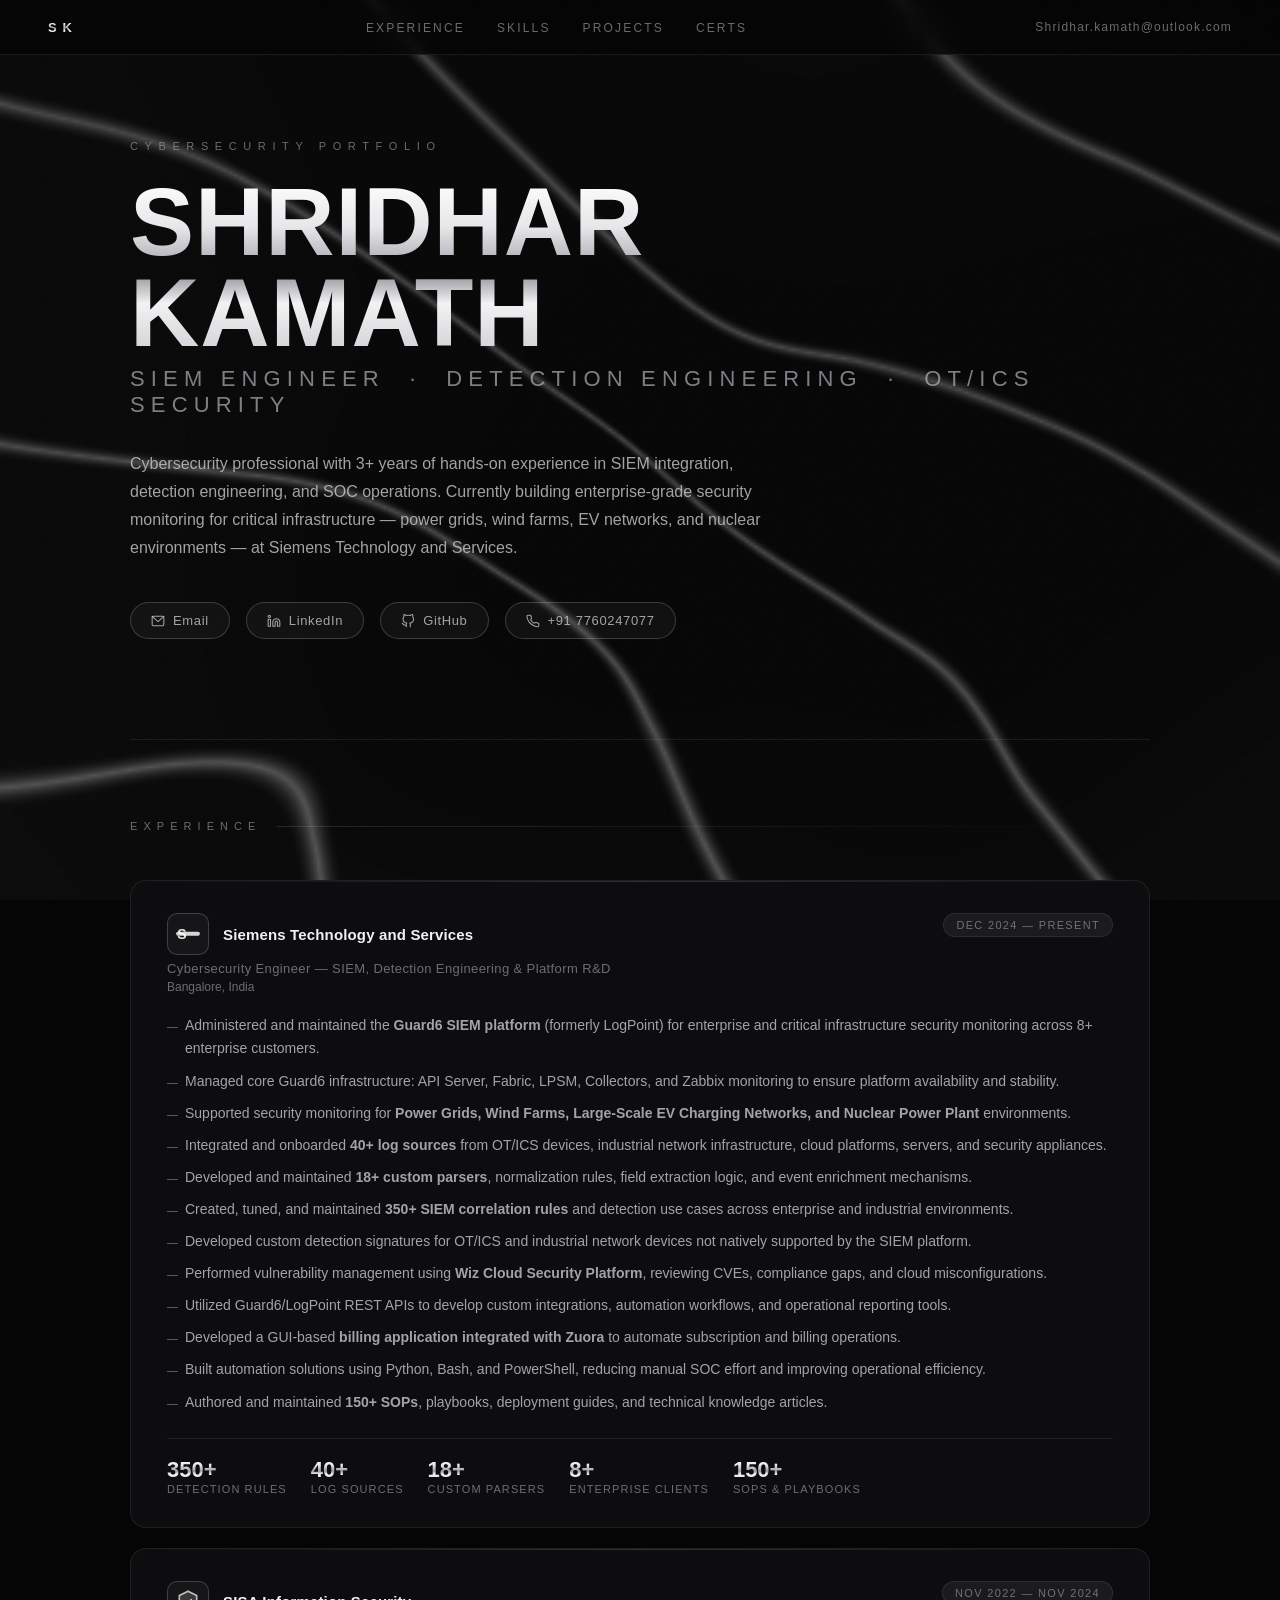
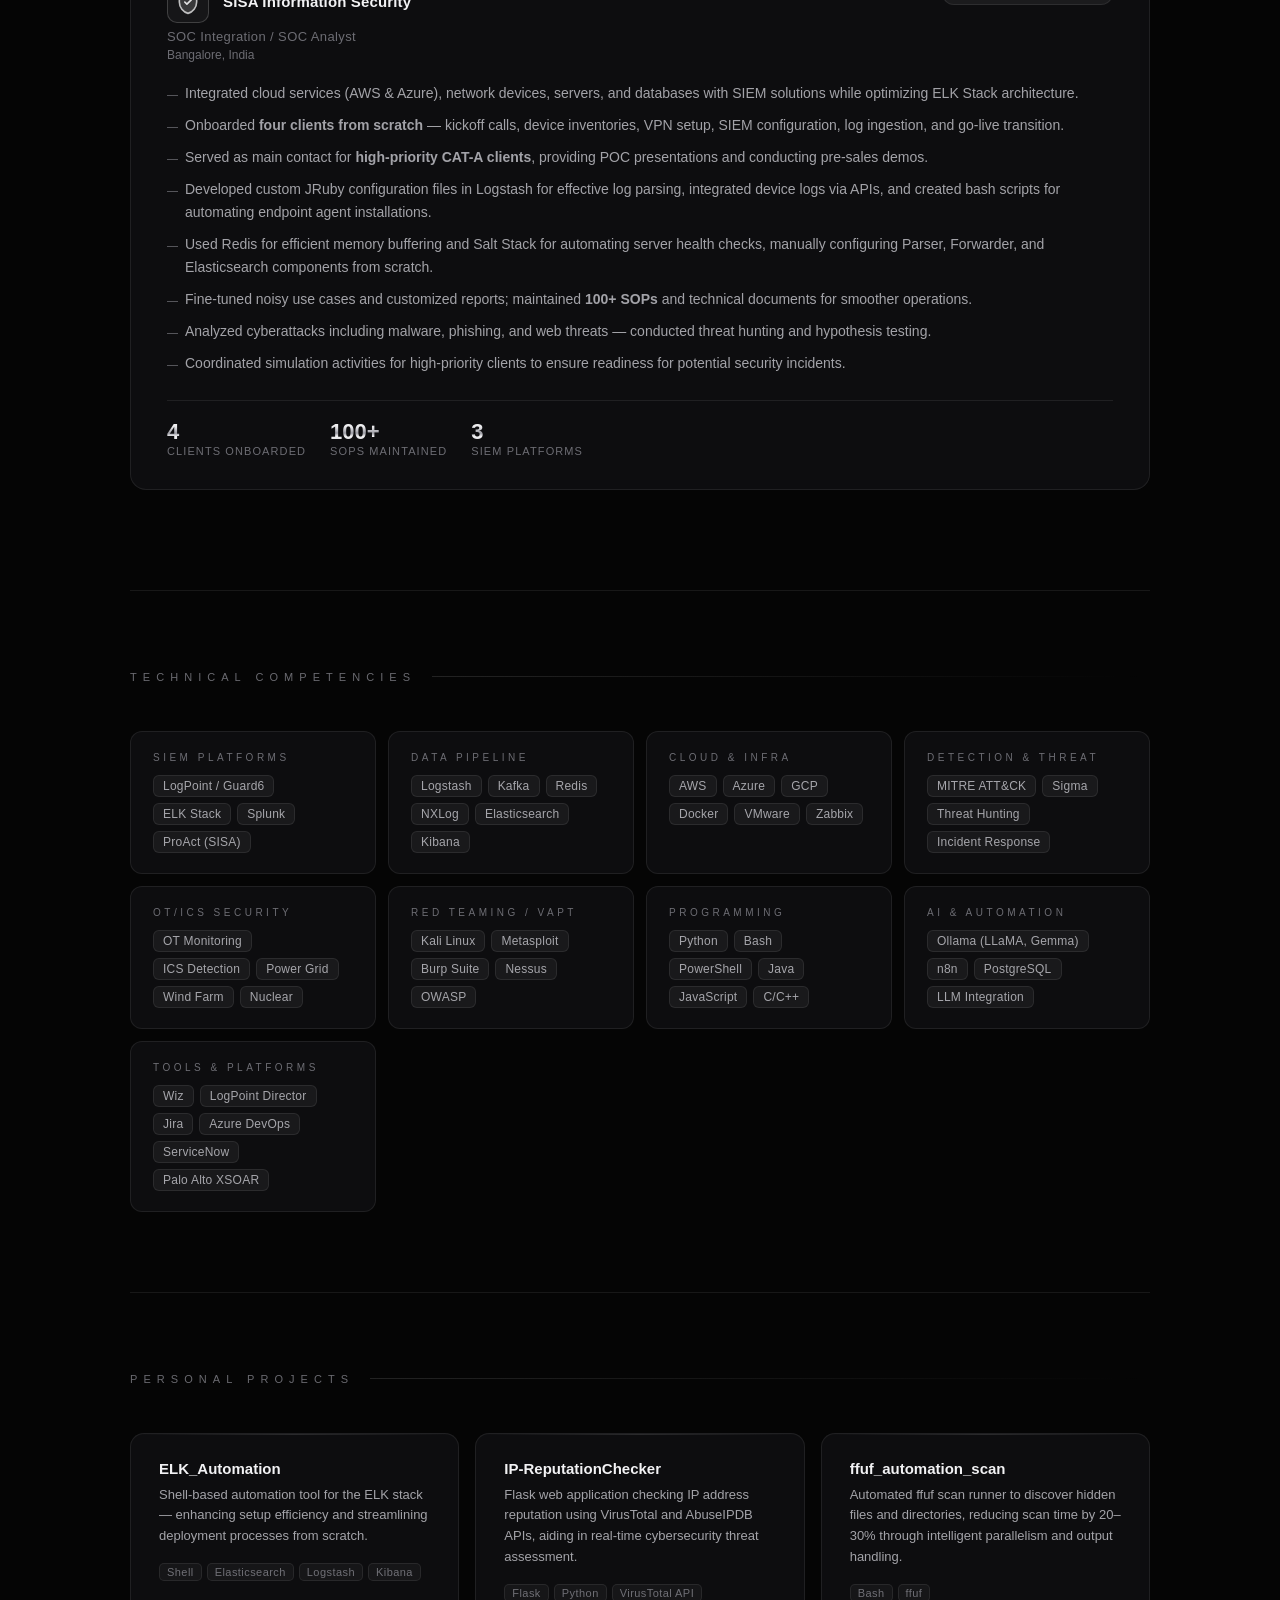
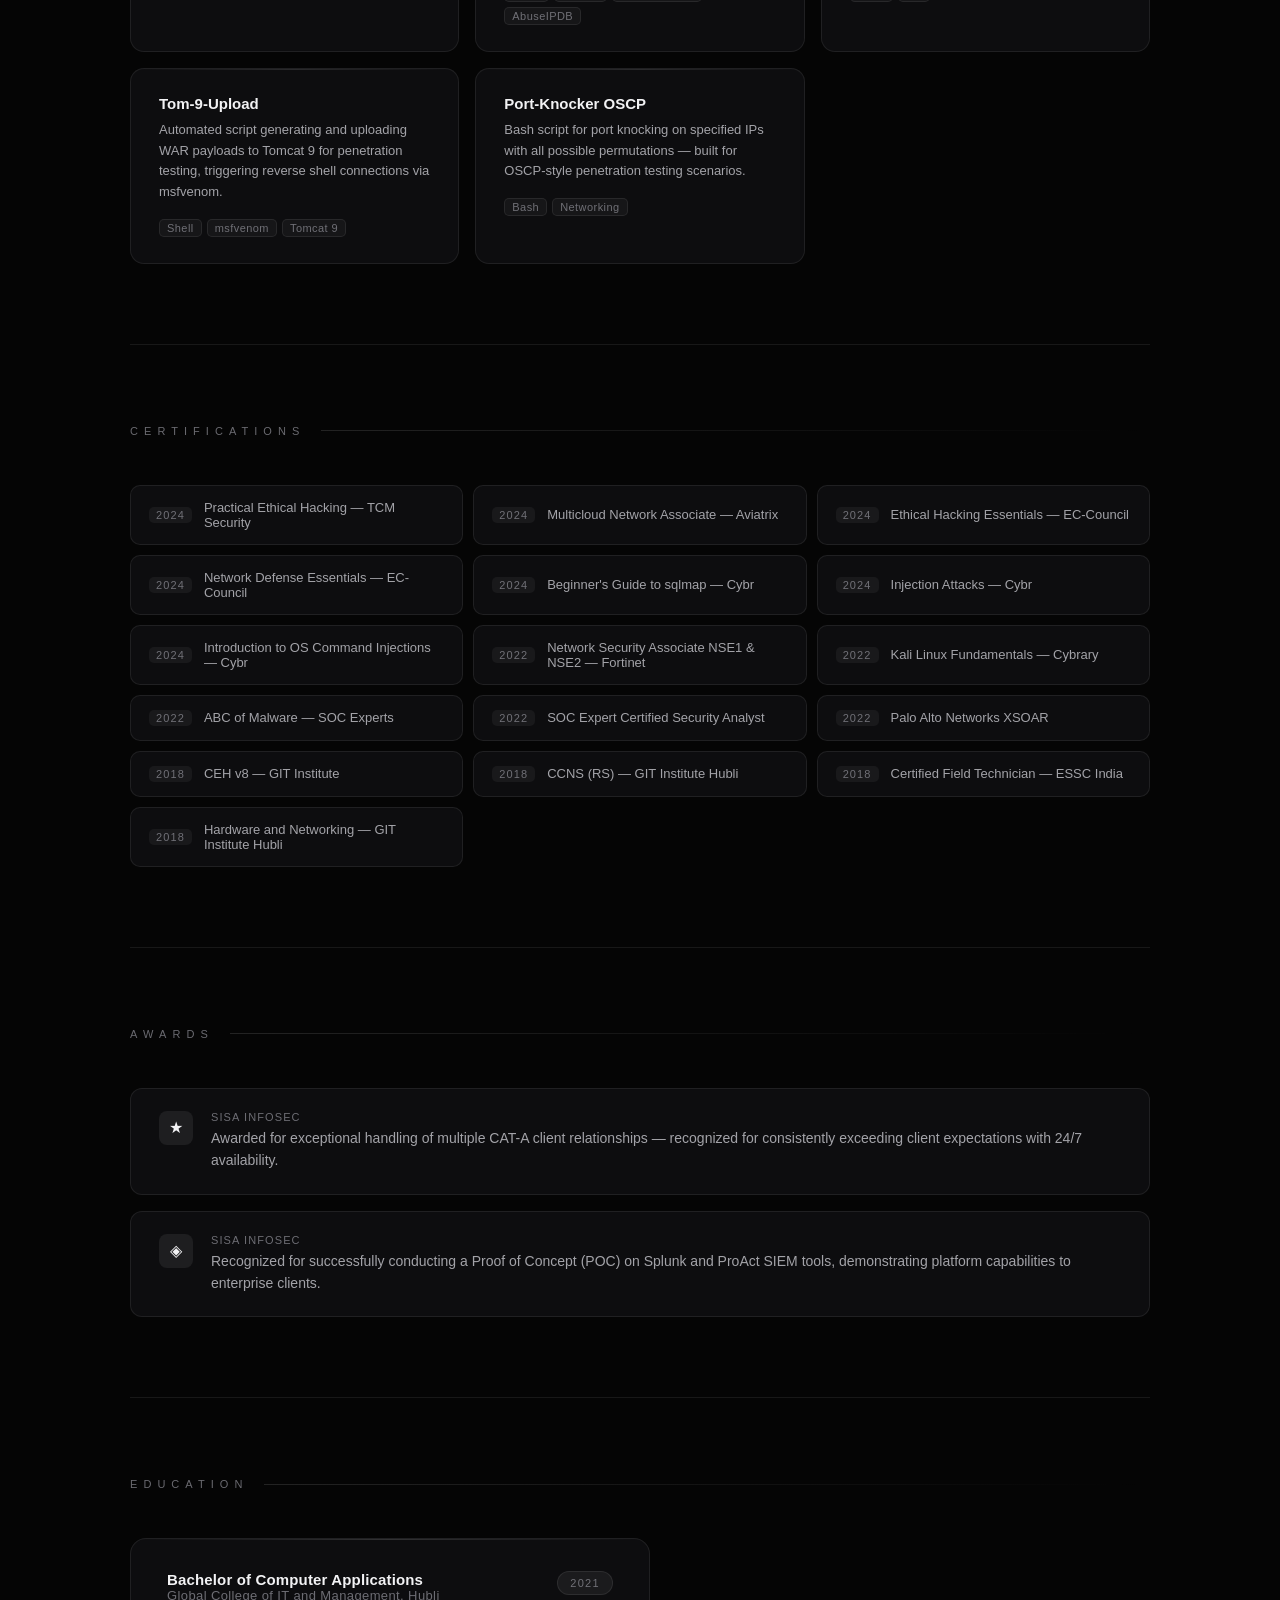
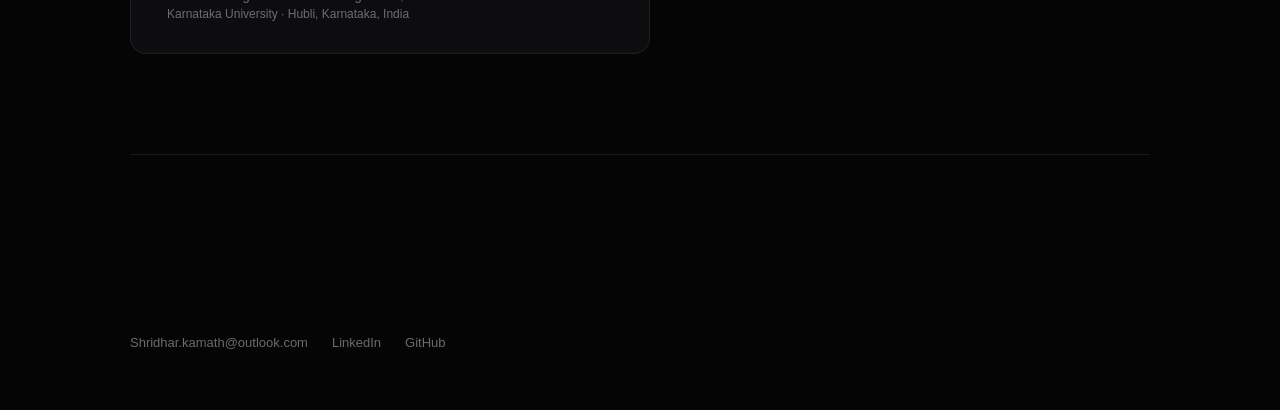
==== portfolio.html @ ce11dbc0 "Rename portfolio (1).html to portfolio.html" ====
<!DOCTYPE html>
<html lang="en">
<head>
<meta charset="UTF-8">
<meta name="viewport" content="width=device-width, initial-scale=1.0">
<title>Shridhar Kamath — Portfolio</title>
<style>
  :root {
    --bg: #050505;
    --surface: #0d0d0f;
    --surface2: #141416;
    --border: rgba(255,255,255,0.08);
    --border-bright: rgba(255,255,255,0.18);
    --text-primary: #f2f2f4;
    --text-secondary: rgba(205,205,212,0.78);
    --text-muted: rgba(150,150,158,0.7);
    --accent: #c8c8d0;
    --silver-grad: linear-gradient(180deg, #ffffff 0%, #e7e7ea 28%, #9a9aa2 55%, #f2f2f4 70%, #cfcfd4 100%);
    --glow: rgba(255,255,255,0.06);
  }

  *, *::before, *::after { margin: 0; padding: 0; box-sizing: border-box; }

  html { scroll-behavior: smooth; }

  body {
    background: var(--bg);
    color: var(--text-primary);
    font-family: 'Segoe UI', -apple-system, BlinkMacSystemFont, sans-serif;
    min-height: 100vh;
    overflow-x: hidden;
  }

  /* ---- BACKGROUND fluid canvas ---- */
  #bg-canvas {
    position: fixed;
    inset: 0;
    width: 100%;
    height: 100%;
    z-index: 0;
    pointer-events: none;
    opacity: 0.38;
  }

  /* ---- Mouse spotlight ---- */
  #spotlight {
    position: fixed;
    inset: 0;
    z-index: 0;
    pointer-events: none;
  }

  /* ---- BACKGROUND noise grain ---- */
  body::before {
    content: '';
    position: fixed;
    inset: 0;
    pointer-events: none;
    z-index: 0;
    opacity: 0.04;
    background-image: url("data:image/svg+xml;utf8,<svg xmlns='http://www.w3.org/2000/svg' width='120' height='120'><filter id='n'><feTurbulence type='fractalNoise' baseFrequency='0.9' numOctaves='2' stitchTiles='stitch'/></filter><rect width='100%' height='100%' filter='url(%23n)'/></svg>");
  }

  /* ---- Cursor orb ---- */
  #cursor-orb {
    position: fixed;
    width: 12px;
    height: 12px;
    border-radius: 50%;
    background: rgba(255,255,255,0.9);
    pointer-events: none;
    z-index: 9999;
    transform: translate(-50%, -50%);
    mix-blend-mode: overlay;
    opacity: 0;
    transition: opacity 0.3s ease, width 0.2s ease, height 0.2s ease;
  }

  #cursor-trail {
    position: fixed;
    width: 38px;
    height: 38px;
    border-radius: 50%;
    border: 1px solid rgba(255,255,255,0.25);
    pointer-events: none;
    z-index: 9998;
    transform: translate(-50%, -50%);
    opacity: 0;
    transition: opacity 0.3s ease;
  }

  /* ---- NAV ---- */
  nav {
    position: fixed;
    top: 0; left: 0; right: 0;
    z-index: 100;
    display: flex;
    align-items: center;
    justify-content: space-between;
    padding: 18px 48px;
    border-bottom: 1px solid var(--border);
    background: rgba(5,5,5,0.72);
    backdrop-filter: blur(18px);
  }

  .nav-logo {
    font-size: 13px;
    letter-spacing: 0.45em;
    text-transform: uppercase;
    background: var(--silver-grad);
    -webkit-background-clip: text;
    background-clip: text;
    color: transparent;
    font-weight: 700;
  }

  .nav-links {
    display: flex;
    gap: 32px;
    list-style: none;
  }

  .nav-links a {
    font-size: 12px;
    letter-spacing: 0.18em;
    text-transform: uppercase;
    color: var(--text-muted);
    text-decoration: none;
    transition: color 0.2s;
  }

  .nav-links a:hover { color: var(--text-primary); }

  .nav-contact {
    font-size: 12px;
    letter-spacing: 0.1em;
    color: var(--text-muted);
  }

  /* ---- MAIN WRAPPER ---- */
  main {
    position: relative;
    z-index: 1;
    max-width: 1100px;
    margin: 0 auto;
    padding: 0 40px 120px;
  }

  /* ---- HERO ---- */
  .hero {
    padding-top: 140px;
    padding-bottom: 100px;
    border-bottom: 1px solid var(--border);
  }

  .hero-eyebrow {
    font-size: 11px;
    letter-spacing: 0.6em;
    text-transform: uppercase;
    color: var(--text-muted);
    margin-bottom: 24px;
  }

  .hero-name {
    font-size: clamp(48px, 8vw, 96px);
    font-weight: 800;
    letter-spacing: 0.01em;
    line-height: 0.95;
    background: var(--silver-grad);
    -webkit-background-clip: text;
    background-clip: text;
    color: transparent;
    text-transform: uppercase;
    margin-bottom: 8px;
  }

  .hero-title {
    font-size: clamp(16px, 2.5vw, 22px);
    font-weight: 400;
    letter-spacing: 0.28em;
    color: rgba(190,190,200,0.65);
    text-transform: uppercase;
    margin-bottom: 32px;
  }

  .hero-summary {
    max-width: 640px;
    font-size: 16px;
    line-height: 1.75;
    color: var(--text-secondary);
    margin-bottom: 40px;
  }

  .hero-links {
    display: flex;
    gap: 16px;
    flex-wrap: wrap;
  }

  .pill-link {
    display: inline-flex;
    align-items: center;
    gap: 8px;
    padding: 10px 20px;
    border-radius: 100px;
    border: 1px solid var(--border-bright);
    background: rgba(255,255,255,0.04);
    color: var(--text-secondary);
    font-size: 13px;
    letter-spacing: 0.05em;
    text-decoration: none;
    transition: border-color 0.2s, background 0.2s, color 0.2s;
  }

  .pill-link:hover {
    border-color: rgba(255,255,255,0.45);
    background: rgba(255,255,255,0.08);
    color: var(--text-primary);
  }

  .pill-link svg {
    width: 14px; height: 14px;
    stroke: currentColor;
    fill: none;
    stroke-width: 1.8;
    stroke-linecap: round;
    stroke-linejoin: round;
  }

  /* ---- SECTIONS ---- */
  section {
    padding: 80px 0;
    border-bottom: 1px solid var(--border);
  }

  .section-label {
    font-size: 11px;
    letter-spacing: 0.55em;
    text-transform: uppercase;
    color: var(--text-muted);
    margin-bottom: 48px;
    display: flex;
    align-items: center;
    gap: 16px;
  }

  .section-label::after {
    content: '';
    flex: 1;
    height: 1px;
    background: linear-gradient(90deg, rgba(255,255,255,0.12), transparent);
  }

  /* ---- EXPERIENCE CARDS ---- */
  .exp-card {
    position: relative;
    padding: 32px 36px;
    border: 1px solid var(--border);
    border-radius: 16px;
    background: var(--surface);
    margin-bottom: 20px;
    transition: border-color 0.3s, background 0.3s;
    overflow: hidden;
  }

  .exp-card::before {
    content: '';
    position: absolute;
    top: 0; left: 0; right: 0;
    height: 1px;
    background: linear-gradient(90deg, transparent, rgba(255,255,255,0.15), transparent);
  }

  .exp-card:hover {
    border-color: rgba(255,255,255,0.16);
    background: var(--surface2);
  }

  .exp-header {
    display: flex;
    align-items: flex-start;
    justify-content: space-between;
    gap: 24px;
    margin-bottom: 20px;
  }

  .exp-company-row {
    display: flex;
    align-items: center;
    gap: 14px;
    margin-bottom: 6px;
  }

  /* Company logo circles */
  .logo-circle {
    width: 42px;
    height: 42px;
    border-radius: 10px;
    border: 1px solid var(--border-bright);
    display: flex;
    align-items: center;
    justify-content: center;
    flex-shrink: 0;
    overflow: hidden;
    background: rgba(255,255,255,0.04);
  }

  .logo-circle img {
    width: 28px;
    height: 28px;
    object-fit: contain;
    filter: brightness(0) invert(1) opacity(0.88);
  }

  /* SVG inline logos */
  .logo-circle svg {
    width: 26px;
    height: 26px;
  }

  .exp-company {
    font-size: 15px;
    font-weight: 600;
    color: var(--text-primary);
    letter-spacing: 0.01em;
  }

  .exp-role {
    font-size: 13px;
    color: var(--text-muted);
    letter-spacing: 0.03em;
    margin-bottom: 4px;
  }

  .exp-period {
    font-size: 11px;
    letter-spacing: 0.12em;
    text-transform: uppercase;
    color: var(--text-muted);
    background: rgba(255,255,255,0.06);
    border: 1px solid var(--border);
    border-radius: 100px;
    padding: 5px 12px;
    white-space: nowrap;
    flex-shrink: 0;
  }

  .exp-highlights {
    list-style: none;
    margin-top: 4px;
  }

  .exp-highlights li {
    position: relative;
    padding-left: 18px;
    margin-bottom: 9px;
    font-size: 14px;
    line-height: 1.65;
    color: var(--text-secondary);
  }

  .exp-highlights li::before {
    content: '—';
    position: absolute;
    left: 0;
    color: var(--text-muted);
    font-size: 11px;
    top: 3px;
  }

  /* Impact numbers row */
  .exp-stats {
    display: flex;
    gap: 24px;
    flex-wrap: wrap;
    margin-top: 24px;
    padding-top: 20px;
    border-top: 1px solid var(--border);
  }

  .stat-item {
    display: flex;
    flex-direction: column;
    gap: 2px;
  }

  .stat-num {
    font-size: 22px;
    font-weight: 700;
    background: var(--silver-grad);
    -webkit-background-clip: text;
    background-clip: text;
    color: transparent;
    line-height: 1;
  }

  .stat-label {
    font-size: 11px;
    letter-spacing: 0.1em;
    text-transform: uppercase;
    color: var(--text-muted);
  }

  /* ---- SKILLS GRID ---- */
  .skills-grid {
    display: grid;
    grid-template-columns: repeat(auto-fill, minmax(200px, 1fr));
    gap: 12px;
  }

  .skill-group {
    padding: 20px 22px;
    border: 1px solid var(--border);
    border-radius: 12px;
    background: var(--surface);
    transition: border-color 0.25s;
  }

  .skill-group:hover {
    border-color: rgba(255,255,255,0.16);
  }

  .skill-group-label {
    font-size: 10px;
    letter-spacing: 0.35em;
    text-transform: uppercase;
    color: var(--text-muted);
    margin-bottom: 12px;
  }

  .skill-tags {
    display: flex;
    flex-wrap: wrap;
    gap: 6px;
  }

  .tag {
    font-size: 12px;
    color: var(--text-secondary);
    background: rgba(255,255,255,0.05);
    border: 1px solid var(--border);
    border-radius: 6px;
    padding: 3px 9px;
    letter-spacing: 0.02em;
  }

  /* ---- PROJECTS ---- */
  .projects-grid {
    display: grid;
    grid-template-columns: repeat(auto-fill, minmax(280px, 1fr));
    gap: 16px;
  }

  .project-card {
    padding: 26px 28px;
    border: 1px solid var(--border);
    border-radius: 14px;
    background: var(--surface);
    transition: border-color 0.25s, background 0.25s;
    position: relative;
    overflow: hidden;
  }

  .project-card::before {
    content: '';
    position: absolute;
    top: 0; left: 0; right: 0;
    height: 1px;
    background: linear-gradient(90deg, transparent, rgba(255,255,255,0.12), transparent);
  }

  .project-card:hover {
    border-color: rgba(255,255,255,0.16);
    background: var(--surface2);
  }

  .project-name {
    font-size: 15px;
    font-weight: 600;
    color: var(--text-primary);
    margin-bottom: 8px;
  }

  .project-desc {
    font-size: 13px;
    line-height: 1.6;
    color: var(--text-secondary);
    margin-bottom: 16px;
  }

  .project-tech {
    display: flex;
    flex-wrap: wrap;
    gap: 5px;
  }

  .tech-tag {
    font-size: 11px;
    color: var(--text-muted);
    background: rgba(255,255,255,0.04);
    border: 1px solid var(--border);
    border-radius: 5px;
    padding: 2px 7px;
    letter-spacing: 0.04em;
  }

  /* ---- CERTIFICATIONS ---- */
  .certs-list {
    display: grid;
    grid-template-columns: repeat(auto-fill, minmax(300px, 1fr));
    gap: 10px;
  }

  .cert-item {
    display: flex;
    align-items: center;
    gap: 12px;
    padding: 14px 18px;
    border: 1px solid var(--border);
    border-radius: 10px;
    background: var(--surface);
    font-size: 13px;
    color: var(--text-secondary);
    transition: border-color 0.2s;
  }

  .cert-item:hover { border-color: rgba(255,255,255,0.16); }

  .cert-year {
    font-size: 11px;
    letter-spacing: 0.1em;
    color: var(--text-muted);
    background: rgba(255,255,255,0.05);
    border-radius: 5px;
    padding: 2px 7px;
    flex-shrink: 0;
  }

  /* ---- AWARDS ---- */
  .awards-list {
    display: flex;
    flex-direction: column;
    gap: 16px;
  }

  .award-item {
    display: flex;
    gap: 18px;
    align-items: flex-start;
    padding: 22px 28px;
    border: 1px solid var(--border);
    border-radius: 12px;
    background: var(--surface);
  }

  .award-icon {
    width: 34px;
    height: 34px;
    border-radius: 8px;
    background: rgba(255,255,255,0.07);
    display: flex;
    align-items: center;
    justify-content: center;
    flex-shrink: 0;
    font-size: 16px;
  }

  .award-text {
    font-size: 14px;
    line-height: 1.6;
    color: var(--text-secondary);
  }

  .award-org {
    font-size: 11px;
    letter-spacing: 0.1em;
    text-transform: uppercase;
    color: var(--text-muted);
    margin-bottom: 4px;
  }

  /* ---- FOOTER ---- */
  footer {
    position: relative;
    z-index: 1;
    padding: 60px 40px;
    max-width: 1100px;
    margin: 0 auto;
    display: flex;
    align-items: center;
    justify-content: space-between;
    flex-wrap: wrap;
    gap: 24px;
  }

  .footer-name {
    font-size: 12px;
    letter-spacing: 0.35em;
    text-transform: uppercase;
    background: var(--silver-grad);
    -webkit-background-clip: text;
    background-clip: text;
    color: transparent;
    font-weight: 700;
  }

  .footer-contact {
    display: flex;
    gap: 24px;
    flex-wrap: wrap;
  }

  .footer-contact a {
    font-size: 13px;
    color: var(--text-muted);
    text-decoration: none;
    transition: color 0.2s;
  }

  .footer-contact a:hover { color: var(--text-primary); }

  /* ---- SCROLL ANIMATIONS ---- */
  .reveal {
    opacity: 0;
    transform: translateY(24px);
    transition: opacity 0.65s ease, transform 0.65s ease;
  }

  .reveal.visible {
    opacity: 1;
    transform: none;
  }

  /* ---- MOBILE ---- */
  @media (max-width: 640px) {
    nav { padding: 16px 20px; }
    .nav-links, .nav-contact { display: none; }
    main { padding: 0 20px 80px; }
    .hero { padding-top: 100px; padding-bottom: 60px; }
    footer { padding: 40px 20px; }
    .exp-header { flex-direction: column; }
  }

  @media (prefers-reduced-motion: reduce) {
    .reveal { opacity: 1; transform: none; transition: none; }
  }

  /* ---- Card mouse-follow shimmer ---- */
  .exp-card, .skill-group, .project-card, .cert-item, .award-item {
    --cx: 50%;
    --cy: 50%;
  }

  .exp-card.card-lit,
  .skill-group.card-lit,
  .project-card.card-lit {
    border-color: rgba(255,255,255,0.22) !important;
    background-image: radial-gradient(
      280px circle at var(--cx) var(--cy),
      rgba(255,255,255,0.05) 0%,
      transparent 70%
    );
  }

  .cert-item.card-lit,
  .award-item.card-lit {
    border-color: rgba(255,255,255,0.2) !important;
    background-image: radial-gradient(
      200px circle at var(--cx) var(--cy),
      rgba(255,255,255,0.04) 0%,
      transparent 70%
    );
  }
</style>
</head>
<body>

<canvas id="bg-canvas"></canvas>
<div id="spotlight"></div>
<div id="cursor-orb"></div>
<div id="cursor-trail"></div>

<!-- NAV -->
<nav>
  <span class="nav-logo">SK</span>
  <ul class="nav-links">
    <li><a href="#experience">Experience</a></li>
    <li><a href="#skills">Skills</a></li>
    <li><a href="#projects">Projects</a></li>
    <li><a href="#certifications">Certs</a></li>
  </ul>
  <span class="nav-contact">Shridhar.kamath@outlook.com</span>
</nav>

<main>

  <!-- HERO -->
  <div class="hero reveal">
    <p class="hero-eyebrow">Cybersecurity Portfolio</p>
    <h1 class="hero-name">Shridhar<br>Kamath</h1>
    <p class="hero-title">SIEM Engineer &nbsp;·&nbsp; Detection Engineering &nbsp;·&nbsp; OT/ICS Security</p>
    <p class="hero-summary">
      Cybersecurity professional with 3+ years of hands-on experience in SIEM integration, detection engineering,
      and SOC operations. Currently building enterprise-grade security monitoring for critical infrastructure
      — power grids, wind farms, EV networks, and nuclear environments — at Siemens Technology and Services.
    </p>
    <div class="hero-links">
      <a class="pill-link" href="mailto:Shridhar.kamath@outlook.com">
        <svg viewBox="0 0 24 24"><rect x="2" y="4" width="20" height="16" rx="2"/><polyline points="2,4 12,13 22,4"/></svg>
        Email
      </a>
      <a class="pill-link" href="https://linkedin.com/in/shridharkamath/" target="_blank">
        <svg viewBox="0 0 24 24"><path d="M16 8a6 6 0 0 1 6 6v7h-4v-7a2 2 0 0 0-2-2 2 2 0 0 0-2 2v7h-4v-7a6 6 0 0 1 6-6z"/><rect x="2" y="9" width="4" height="12"/><circle cx="4" cy="4" r="2"/></svg>
        LinkedIn
      </a>
      <a class="pill-link" href="https://github.com/Squzu" target="_blank">
        <svg viewBox="0 0 24 24"><path d="M9 19c-5 1.5-5-2.5-7-3m14 6v-3.87a3.37 3.37 0 0 0-.94-2.61c3.14-.35 6.44-1.54 6.44-7A5.44 5.44 0 0 0 20 4.77 5.07 5.07 0 0 0 19.91 1S18.73.65 16 2.48a13.38 13.38 0 0 0-7 0C6.27.65 5.09 1 5.09 1A5.07 5.07 0 0 0 5 4.77a5.44 5.44 0 0 0-1.5 3.78c0 5.42 3.3 6.61 6.44 7A3.37 3.37 0 0 0 9 18.13V22"/></svg>
        GitHub
      </a>
      <a class="pill-link" href="tel:+917760247077">
        <svg viewBox="0 0 24 24"><path d="M22 16.92v3a2 2 0 0 1-2.18 2 19.79 19.79 0 0 1-8.63-3.07A19.5 19.5 0 0 1 4.69 13a19.79 19.79 0 0 1-3.07-8.67A2 2 0 0 1 3.6 2h3a2 2 0 0 1 2 1.72c.127.96.361 1.903.7 2.81a2 2 0 0 1-.45 2.11L7.91 9.91a16 16 0 0 0 6.06 6.06l.91-.91a2 2 0 0 1 2.11-.45c.907.339 1.85.573 2.81.7A2 2 0 0 1 22 16.92z"/></svg>
        +91 7760247077
      </a>
    </div>
  </div>

  <!-- EXPERIENCE -->
  <section id="experience">
    <div class="section-label">Experience</div>

    <!-- Siemens -->
    <div class="exp-card reveal">
      <div class="exp-header">
        <div>
          <div class="exp-company-row">
            <div class="logo-circle">
              <!-- Siemens logo SVG -->
              <svg viewBox="0 0 24 24" fill="none" xmlns="http://www.w3.org/2000/svg">
                <rect width="24" height="24" rx="0" fill="none"/>
                <text x="2" y="17" font-size="13" font-weight="900" fill="rgba(255,255,255,0.88)" font-family="Arial,sans-serif" letter-spacing="-1">S</text>
                <!-- Siemens wordmark approximation using geometric shapes -->
                <rect x="1" y="10" width="22" height="3.5" rx="1.75" fill="rgba(255,255,255,0.82)"/>
              </svg>
            </div>
            <span class="exp-company">Siemens Technology and Services</span>
          </div>
          <div class="exp-role">Cybersecurity Engineer — SIEM, Detection Engineering &amp; Platform R&amp;D</div>
          <div style="font-size:12px; color:var(--text-muted); margin-top:2px;">Bangalore, India</div>
        </div>
        <span class="exp-period">Dec 2024 — Present</span>
      </div>

      <ul class="exp-highlights">
        <li>Administered and maintained the <strong>Guard6 SIEM platform</strong> (formerly LogPoint) for enterprise and critical infrastructure security monitoring across 8+ enterprise customers.</li>
        <li>Managed core Guard6 infrastructure: API Server, Fabric, LPSM, Collectors, and Zabbix monitoring to ensure platform availability and stability.</li>
        <li>Supported security monitoring for <strong>Power Grids, Wind Farms, Large-Scale EV Charging Networks, and Nuclear Power Plant</strong> environments.</li>
        <li>Integrated and onboarded <strong>40+ log sources</strong> from OT/ICS devices, industrial network infrastructure, cloud platforms, servers, and security appliances.</li>
        <li>Developed and maintained <strong>18+ custom parsers</strong>, normalization rules, field extraction logic, and event enrichment mechanisms.</li>
        <li>Created, tuned, and maintained <strong>350+ SIEM correlation rules</strong> and detection use cases across enterprise and industrial environments.</li>
        <li>Developed custom detection signatures for OT/ICS and industrial network devices not natively supported by the SIEM platform.</li>
        <li>Performed vulnerability management using <strong>Wiz Cloud Security Platform</strong>, reviewing CVEs, compliance gaps, and cloud misconfigurations.</li>
        <li>Utilized Guard6/LogPoint REST APIs to develop custom integrations, automation workflows, and operational reporting tools.</li>
        <li>Developed a GUI-based <strong>billing application integrated with Zuora</strong> to automate subscription and billing operations.</li>
        <li>Built automation solutions using Python, Bash, and PowerShell, reducing manual SOC effort and improving operational efficiency.</li>
        <li>Authored and maintained <strong>150+ SOPs</strong>, playbooks, deployment guides, and technical knowledge articles.</li>
      </ul>

      <div class="exp-stats">
        <div class="stat-item">
          <span class="stat-num">350+</span>
          <span class="stat-label">Detection Rules</span>
        </div>
        <div class="stat-item">
          <span class="stat-num">40+</span>
          <span class="stat-label">Log Sources</span>
        </div>
        <div class="stat-item">
          <span class="stat-num">18+</span>
          <span class="stat-label">Custom Parsers</span>
        </div>
        <div class="stat-item">
          <span class="stat-num">8+</span>
          <span class="stat-label">Enterprise Clients</span>
        </div>
        <div class="stat-item">
          <span class="stat-num">150+</span>
          <span class="stat-label">SOPs & Playbooks</span>
        </div>
      </div>
    </div>

    <!-- SISA -->
    <div class="exp-card reveal">
      <div class="exp-header">
        <div>
          <div class="exp-company-row">
            <div class="logo-circle">
              <!-- SISA shield-style icon -->
              <svg viewBox="0 0 24 24" fill="none">
                <path d="M12 2L4 6v6c0 5 3.5 9.3 8 10.5C16.5 21.3 20 17 20 12V6L12 2z" fill="rgba(255,255,255,0.15)" stroke="rgba(255,255,255,0.7)" stroke-width="1.5"/>
                <path d="M9 12l2 2 4-4" stroke="rgba(255,255,255,0.85)" stroke-width="1.5" stroke-linecap="round" stroke-linejoin="round"/>
              </svg>
            </div>
            <span class="exp-company">SISA Information Security</span>
          </div>
          <div class="exp-role">SOC Integration / SOC Analyst</div>
          <div style="font-size:12px; color:var(--text-muted); margin-top:2px;">Bangalore, India</div>
        </div>
        <span class="exp-period">Nov 2022 — Nov 2024</span>
      </div>

      <ul class="exp-highlights">
        <li>Integrated cloud services (AWS &amp; Azure), network devices, servers, and databases with SIEM solutions while optimizing ELK Stack architecture.</li>
        <li>Onboarded <strong>four clients from scratch</strong> — kickoff calls, device inventories, VPN setup, SIEM configuration, log ingestion, and go-live transition.</li>
        <li>Served as main contact for <strong>high-priority CAT-A clients</strong>, providing POC presentations and conducting pre-sales demos.</li>
        <li>Developed custom JRuby configuration files in Logstash for effective log parsing, integrated device logs via APIs, and created bash scripts for automating endpoint agent installations.</li>
        <li>Used Redis for efficient memory buffering and Salt Stack for automating server health checks, manually configuring Parser, Forwarder, and Elasticsearch components from scratch.</li>
        <li>Fine-tuned noisy use cases and customized reports; maintained <strong>100+ SOPs</strong> and technical documents for smoother operations.</li>
        <li>Analyzed cyberattacks including malware, phishing, and web threats — conducted threat hunting and hypothesis testing.</li>
        <li>Coordinated simulation activities for high-priority clients to ensure readiness for potential security incidents.</li>
      </ul>

      <div class="exp-stats">
        <div class="stat-item">
          <span class="stat-num">4</span>
          <span class="stat-label">Clients Onboarded</span>
        </div>
        <div class="stat-item">
          <span class="stat-num">100+</span>
          <span class="stat-label">SOPs Maintained</span>
        </div>
        <div class="stat-item">
          <span class="stat-num">3</span>
          <span class="stat-label">SIEM Platforms</span>
        </div>
      </div>
    </div>
  </section>

  <!-- SKILLS -->
  <section id="skills">
    <div class="section-label">Technical Competencies</div>
    <div class="skills-grid">
      <div class="skill-group reveal">
        <div class="skill-group-label">SIEM Platforms</div>
        <div class="skill-tags">
          <span class="tag">LogPoint / Guard6</span>
          <span class="tag">ELK Stack</span>
          <span class="tag">Splunk</span>
          <span class="tag">ProAct (SISA)</span>
        </div>
      </div>
      <div class="skill-group reveal">
        <div class="skill-group-label">Data Pipeline</div>
        <div class="skill-tags">
          <span class="tag">Logstash</span>
          <span class="tag">Kafka</span>
          <span class="tag">Redis</span>
          <span class="tag">NXLog</span>
          <span class="tag">Elasticsearch</span>
          <span class="tag">Kibana</span>
        </div>
      </div>
      <div class="skill-group reveal">
        <div class="skill-group-label">Cloud &amp; Infra</div>
        <div class="skill-tags">
          <span class="tag">AWS</span>
          <span class="tag">Azure</span>
          <span class="tag">GCP</span>
          <span class="tag">Docker</span>
          <span class="tag">VMware</span>
          <span class="tag">Zabbix</span>
        </div>
      </div>
      <div class="skill-group reveal">
        <div class="skill-group-label">Detection &amp; Threat</div>
        <div class="skill-tags">
          <span class="tag">MITRE ATT&amp;CK</span>
          <span class="tag">Sigma</span>
          <span class="tag">Threat Hunting</span>
          <span class="tag">Incident Response</span>
        </div>
      </div>
      <div class="skill-group reveal">
        <div class="skill-group-label">OT/ICS Security</div>
        <div class="skill-tags">
          <span class="tag">OT Monitoring</span>
          <span class="tag">ICS Detection</span>
          <span class="tag">Power Grid</span>
          <span class="tag">Wind Farm</span>
          <span class="tag">Nuclear</span>
        </div>
      </div>
      <div class="skill-group reveal">
        <div class="skill-group-label">Red Teaming / VAPT</div>
        <div class="skill-tags">
          <span class="tag">Kali Linux</span>
          <span class="tag">Metasploit</span>
          <span class="tag">Burp Suite</span>
          <span class="tag">Nessus</span>
          <span class="tag">OWASP</span>
        </div>
      </div>
      <div class="skill-group reveal">
        <div class="skill-group-label">Programming</div>
        <div class="skill-tags">
          <span class="tag">Python</span>
          <span class="tag">Bash</span>
          <span class="tag">PowerShell</span>
          <span class="tag">Java</span>
          <span class="tag">JavaScript</span>
          <span class="tag">C/C++</span>
        </div>
      </div>
      <div class="skill-group reveal">
        <div class="skill-group-label">AI &amp; Automation</div>
        <div class="skill-tags">
          <span class="tag">Ollama (LLaMA, Gemma)</span>
          <span class="tag">n8n</span>
          <span class="tag">PostgreSQL</span>
          <span class="tag">LLM Integration</span>
        </div>
      </div>
      <div class="skill-group reveal">
        <div class="skill-group-label">Tools &amp; Platforms</div>
        <div class="skill-tags">
          <span class="tag">Wiz</span>
          <span class="tag">LogPoint Director</span>
          <span class="tag">Jira</span>
          <span class="tag">Azure DevOps</span>
          <span class="tag">ServiceNow</span>
          <span class="tag">Palo Alto XSOAR</span>
        </div>
      </div>
    </div>
  </section>

  <!-- PROJECTS -->
  <section id="projects">
    <div class="section-label">Personal Projects</div>
    <div class="projects-grid">
      <div class="project-card reveal">
        <div class="project-name">ELK_Automation</div>
        <div class="project-desc">Shell-based automation tool for the ELK stack — enhancing setup efficiency and streamlining deployment processes from scratch.</div>
        <div class="project-tech">
          <span class="tech-tag">Shell</span>
          <span class="tech-tag">Elasticsearch</span>
          <span class="tech-tag">Logstash</span>
          <span class="tech-tag">Kibana</span>
        </div>
      </div>
      <div class="project-card reveal">
        <div class="project-name">IP-ReputationChecker</div>
        <div class="project-desc">Flask web application checking IP address reputation using VirusTotal and AbuseIPDB APIs, aiding in real-time cybersecurity threat assessment.</div>
        <div class="project-tech">
          <span class="tech-tag">Flask</span>
          <span class="tech-tag">Python</span>
          <span class="tech-tag">VirusTotal API</span>
          <span class="tech-tag">AbuseIPDB</span>
        </div>
      </div>
      <div class="project-card reveal">
        <div class="project-name">ffuf_automation_scan</div>
        <div class="project-desc">Automated ffuf scan runner to discover hidden files and directories, reducing scan time by 20–30% through intelligent parallelism and output handling.</div>
        <div class="project-tech">
          <span class="tech-tag">Bash</span>
          <span class="tech-tag">ffuf</span>
        </div>
      </div>
      <div class="project-card reveal">
        <div class="project-name">Tom-9-Upload</div>
        <div class="project-desc">Automated script generating and uploading WAR payloads to Tomcat 9 for penetration testing, triggering reverse shell connections via msfvenom.</div>
        <div class="project-tech">
          <span class="tech-tag">Shell</span>
          <span class="tech-tag">msfvenom</span>
          <span class="tech-tag">Tomcat 9</span>
        </div>
      </div>
      <div class="project-card reveal">
        <div class="project-name">Port-Knocker OSCP</div>
        <div class="project-desc">Bash script for port knocking on specified IPs with all possible permutations — built for OSCP-style penetration testing scenarios.</div>
        <div class="project-tech">
          <span class="tech-tag">Bash</span>
          <span class="tech-tag">Networking</span>
        </div>
      </div>
    </div>
  </section>

  <!-- CERTIFICATIONS -->
  <section id="certifications">
    <div class="section-label">Certifications</div>
    <div class="certs-list">
      <div class="cert-item reveal"><span class="cert-year">2024</span>Practical Ethical Hacking — TCM Security</div>
      <div class="cert-item reveal"><span class="cert-year">2024</span>Multicloud Network Associate — Aviatrix</div>
      <div class="cert-item reveal"><span class="cert-year">2024</span>Ethical Hacking Essentials — EC-Council</div>
      <div class="cert-item reveal"><span class="cert-year">2024</span>Network Defense Essentials — EC-Council</div>
      <div class="cert-item reveal"><span class="cert-year">2024</span>Beginner's Guide to sqlmap — Cybr</div>
      <div class="cert-item reveal"><span class="cert-year">2024</span>Injection Attacks — Cybr</div>
      <div class="cert-item reveal"><span class="cert-year">2024</span>Introduction to OS Command Injections — Cybr</div>
      <div class="cert-item reveal"><span class="cert-year">2022</span>Network Security Associate NSE1 &amp; NSE2 — Fortinet</div>
      <div class="cert-item reveal"><span class="cert-year">2022</span>Kali Linux Fundamentals — Cybrary</div>
      <div class="cert-item reveal"><span class="cert-year">2022</span>ABC of Malware — SOC Experts</div>
      <div class="cert-item reveal"><span class="cert-year">2022</span>SOC Expert Certified Security Analyst</div>
      <div class="cert-item reveal"><span class="cert-year">2022</span>Palo Alto Networks XSOAR</div>
      <div class="cert-item reveal"><span class="cert-year">2018</span>CEH v8 — GIT Institute</div>
      <div class="cert-item reveal"><span class="cert-year">2018</span>CCNS (RS) — GIT Institute Hubli</div>
      <div class="cert-item reveal"><span class="cert-year">2018</span>Certified Field Technician — ESSC India</div>
      <div class="cert-item reveal"><span class="cert-year">2018</span>Hardware and Networking — GIT Institute Hubli</div>
    </div>
  </section>

  <!-- AWARDS -->
  <section id="awards">
    <div class="section-label">Awards</div>
    <div class="awards-list">
      <div class="award-item reveal">
        <div class="award-icon">★</div>
        <div>
          <div class="award-org">SISA Infosec</div>
          <div class="award-text">Awarded for exceptional handling of multiple CAT-A client relationships — recognized for consistently exceeding client expectations with 24/7 availability.</div>
        </div>
      </div>
      <div class="award-item reveal">
        <div class="award-icon">◈</div>
        <div>
          <div class="award-org">SISA Infosec</div>
          <div class="award-text">Recognized for successfully conducting a Proof of Concept (POC) on Splunk and ProAct SIEM tools, demonstrating platform capabilities to enterprise clients.</div>
        </div>
      </div>
    </div>
  </section>

  <!-- EDUCATION -->
  <section>
    <div class="section-label">Education</div>
    <div class="exp-card reveal" style="max-width:520px;">
      <div class="exp-header" style="margin-bottom:0;">
        <div>
          <div class="exp-company">Bachelor of Computer Applications</div>
          <div class="exp-role">Global College of IT and Management, Hubli</div>
          <div style="font-size:12px; color:var(--text-muted); margin-top:4px;">Karnataka University · Hubli, Karnataka, India</div>
        </div>
        <span class="exp-period">2021</span>
      </div>
    </div>
  </section>

</main>

<!-- FOOTER -->
<footer>
  <div class="footer-contact">
    <a href="mailto:Shridhar.kamath@outlook.com">Shridhar.kamath@outlook.com</a>
    <a href="https://linkedin.com/in/shridharkamath/" target="_blank">LinkedIn</a>
    <a href="https://github.com/Squzu" target="_blank">GitHub</a>
  </div>
</footer>

<script>
/* =========================================================
   FLUID SATIN BACKGROUND — same WebGL as landing page
   ========================================================= */
(function() {
  const canvas = document.getElementById('bg-canvas');
  const gl = canvas.getContext('webgl', {antialias:false, alpha:false}) ||
             canvas.getContext('experimental-webgl', {antialias:false, alpha:false});

  let W, H;
  const RENDER_SCALE = 0.35;

  function resize(){
    const DPR = Math.min(window.devicePixelRatio || 1, 1.3);
    W = window.innerWidth;
    H = window.innerHeight;
    canvas.width = Math.max(100, Math.round(W * DPR * RENDER_SCALE));
    canvas.height = Math.max(100, Math.round(H * DPR * RENDER_SCALE));
    canvas.style.width = W + 'px';
    canvas.style.height = H + 'px';
    if(gl) gl.viewport(0, 0, canvas.width, canvas.height);
  }

  if(!gl) {
    canvas.style.background = '#050505';
    return;
  }

  resize();
  window.addEventListener('resize', resize);

  const vertSrc = `
    attribute vec2 aPos;
    void main(){ gl_Position = vec4(aPos, 0.0, 1.0); }
  `;

  const fragSrc = `
    precision highp float;
    uniform vec2 uRes;
    uniform float uTime;
    uniform vec2 uMouse;

    vec2 hash2(vec2 p){
      p = vec2(dot(p, vec2(127.1,311.7)), dot(p, vec2(269.5,183.3)));
      return -1.0 + 2.0 * fract(sin(p) * 43758.5453123);
    }
    float noise(vec2 p){
      vec2 i = floor(p); vec2 f = fract(p);
      vec2 u = f*f*(3.0-2.0*f);
      float a = dot(hash2(i+vec2(0,0)),f-vec2(0,0));
      float b = dot(hash2(i+vec2(1,0)),f-vec2(1,0));
      float c = dot(hash2(i+vec2(0,1)),f-vec2(0,1));
      float d = dot(hash2(i+vec2(1,1)),f-vec2(1,1));
      return mix(mix(a,b,u.x),mix(c,d,u.x),u.y);
    }
    float fbm(vec2 p, int oct){
      float v=0.,amp=0.5,freq=1.,sum=0.;
      for(int i=0;i<6;i++){
        if(i>=oct) break;
        v += noise(p*freq)*amp; sum+=amp; amp*=0.55; freq*=2.;
      }
      return v/sum;
    }
    void main(){
      vec2 uv = gl_FragCoord.xy/uRes;
      float asp = uRes.x/uRes.y;
      vec2 nuv = vec2(uv.x*asp, uv.y);
      float t = uTime;
      vec2 m = vec2(uMouse.x*asp, uMouse.y);
      float wx = fbm(nuv*0.55+vec2(t*0.4,t*0.28),2);
      float wy = fbm(nuv*0.55+vec2(7.1+t*0.32,2.3+t*0.24),2);
      vec2 md = nuv - m;
      float mf = exp(-dot(md,md)*7.0);
      vec2 wuv = nuv + vec2(wx,wy)*0.85 + md*mf*0.5;
      float ca=cos(-0.42), sa=sin(-0.42);
      float along = wuv.x*ca+wuv.y*sa;
      float across = -wuv.x*sa+wuv.y*ca;
      float fw = fbm(wuv*1.8+vec2(t*0.5,t*0.36),2)*0.18;
      float ridge = sin((across+fw)*9.5+sin(along*1.3+t*0.6)*0.9);
      float bodyN = fbm(wuv*0.6+vec2(t*0.15,t*0.11),2);
      float body = pow(max(0.,(.5+bodyN*.5)),2.)*0.46;
      float line = pow(max(0.,1.-abs(ridge)/0.16),2.);
      float gate = max(0.15, fbm(nuv*0.5+vec2(19.+t*0.05,31.+t*0.04),1)*0.5+0.75);
      float v = clamp(body*0.667+line*gate, 0., 1.);
      gl_FragColor = vec4(v,v,v,1.0);
    }
  `;

  function makeShader(type, src){
    const sh = gl.createShader(type);
    gl.shaderSource(sh, src);
    gl.compileShader(sh);
    return sh;
  }

  const prog = gl.createProgram();
  gl.attachShader(prog, makeShader(gl.VERTEX_SHADER, vertSrc));
  gl.attachShader(prog, makeShader(gl.FRAGMENT_SHADER, fragSrc));
  gl.linkProgram(prog);
  gl.useProgram(prog);

  const buf = gl.createBuffer();
  gl.bindBuffer(gl.ARRAY_BUFFER, buf);
  gl.bufferData(gl.ARRAY_BUFFER, new Float32Array([-1,-1,1,-1,-1,1,1,1]), gl.STATIC_DRAW);
  const aPos = gl.getAttribLocation(prog, 'aPos');
  gl.enableVertexAttribArray(aPos);
  gl.vertexAttribPointer(aPos, 2, gl.FLOAT, false, 0, 0);

  const uRes = gl.getUniformLocation(prog, 'uRes');
  const uTime = gl.getUniformLocation(prog, 'uTime');
  const uMouse = gl.getUniformLocation(prog, 'uMouse');

  let mouse = {x:0.5, y:0.5}, smooth = {x:0.5, y:0.5};

  window.addEventListener('mousemove', e => {
    mouse.x = e.clientX / window.innerWidth;
    mouse.y = 1 - e.clientY / window.innerHeight;
  });
  window.addEventListener('touchmove', e => {
    if(e.touches[0]) {
      mouse.x = e.touches[0].clientX / window.innerWidth;
      mouse.y = 1 - e.touches[0].clientY / window.innerHeight;
    }
  }, {passive:true});

  // Expose mouse for spotlight
  window._bgMouse = mouse;
  window._bgSmooth = smooth;

  const t0 = performance.now();
  function render(now){
    smooth.x += (mouse.x - smooth.x) * 0.04;
    smooth.y += (mouse.y - smooth.y) * 0.04;
    const t = (now - t0) * 0.000032;
    gl.uniform2f(uRes, canvas.width, canvas.height);
    gl.uniform1f(uTime, t);
    gl.uniform2f(uMouse, smooth.x, smooth.y);
    gl.drawArrays(gl.TRIANGLE_STRIP, 0, 4);
    requestAnimationFrame(render);
  }
  requestAnimationFrame(render);
})();

/* =========================================================
   SPOTLIGHT + CURSOR ORB — mouse-reactive overlay
   ========================================================= */
(function() {
  const spotlight = document.getElementById('spotlight');
  const orb = document.getElementById('cursor-orb');
  const trail = document.getElementById('cursor-trail');

  let mx = window.innerWidth/2, my = window.innerHeight/2;
  let ox = mx, oy = my;   // orb pos (instant)
  let tx = mx, ty = my;   // trail pos (lagged)
  let rafId;

  function onMove(cx, cy) {
    mx = cx; my = cy;
    orb.style.opacity = '1';
    trail.style.opacity = '1';
    // Spotlight via CSS custom props
    spotlight.style.background =
      `radial-gradient(650px circle at ${cx}px ${cy}px,
        rgba(255,255,255,0.052) 0%,
        rgba(255,255,255,0.016) 35%,
        transparent 70%)`;
  }

  window.addEventListener('mousemove', e => onMove(e.clientX, e.clientY));
  window.addEventListener('touchmove', e => {
    if(e.touches[0]) onMove(e.touches[0].clientX, e.touches[0].clientY);
  }, {passive:true});

  window.addEventListener('mouseleave', () => {
    orb.style.opacity = '0';
    trail.style.opacity = '0';
  });

  // Card shimmer — highlight cards under cursor
  const cards = document.querySelectorAll('.exp-card, .skill-group, .project-card, .cert-item, .award-item');
  cards.forEach(card => {
    card.addEventListener('mousemove', e => {
      const r = card.getBoundingClientRect();
      const x = ((e.clientX - r.left) / r.width * 100).toFixed(1);
      const y = ((e.clientY - r.top) / r.height * 100).toFixed(1);
      card.style.setProperty('--cx', x + '%');
      card.style.setProperty('--cy', y + '%');
      card.classList.add('card-lit');
    });
    card.addEventListener('mouseleave', () => card.classList.remove('card-lit'));
  });

  function tick() {
    // Orb follows instantly
    ox += (mx - ox) * 0.88;
    oy += (my - oy) * 0.88;
    orb.style.left = ox + 'px';
    orb.style.top  = oy + 'px';

    // Trail lags
    tx += (mx - tx) * 0.12;
    ty += (my - ty) * 0.12;
    trail.style.left = tx + 'px';
    trail.style.top  = ty + 'px';

    requestAnimationFrame(tick);
  }
  tick();
})();

/* =========================================================
   SCROLL REVEALS
   ========================================================= */
const reveals = document.querySelectorAll('.reveal');
const revealObserver = new IntersectionObserver((entries) => {
  entries.forEach(entry => {
    if (entry.isIntersecting) {
      setTimeout(() => entry.target.classList.add('visible'),
        entry.target.dataset.delay || 0);
      revealObserver.unobserve(entry.target);
    }
  });
}, { threshold: 0.12, rootMargin: '0px 0px -40px 0px' });

document.querySelectorAll('.skills-grid, .projects-grid, .certs-list, .awards-list').forEach(parent => {
  parent.querySelectorAll('.reveal').forEach((el, i) => { el.dataset.delay = i * 60; });
});

reveals.forEach(el => revealObserver.observe(el));
</script>

</body>
</html>
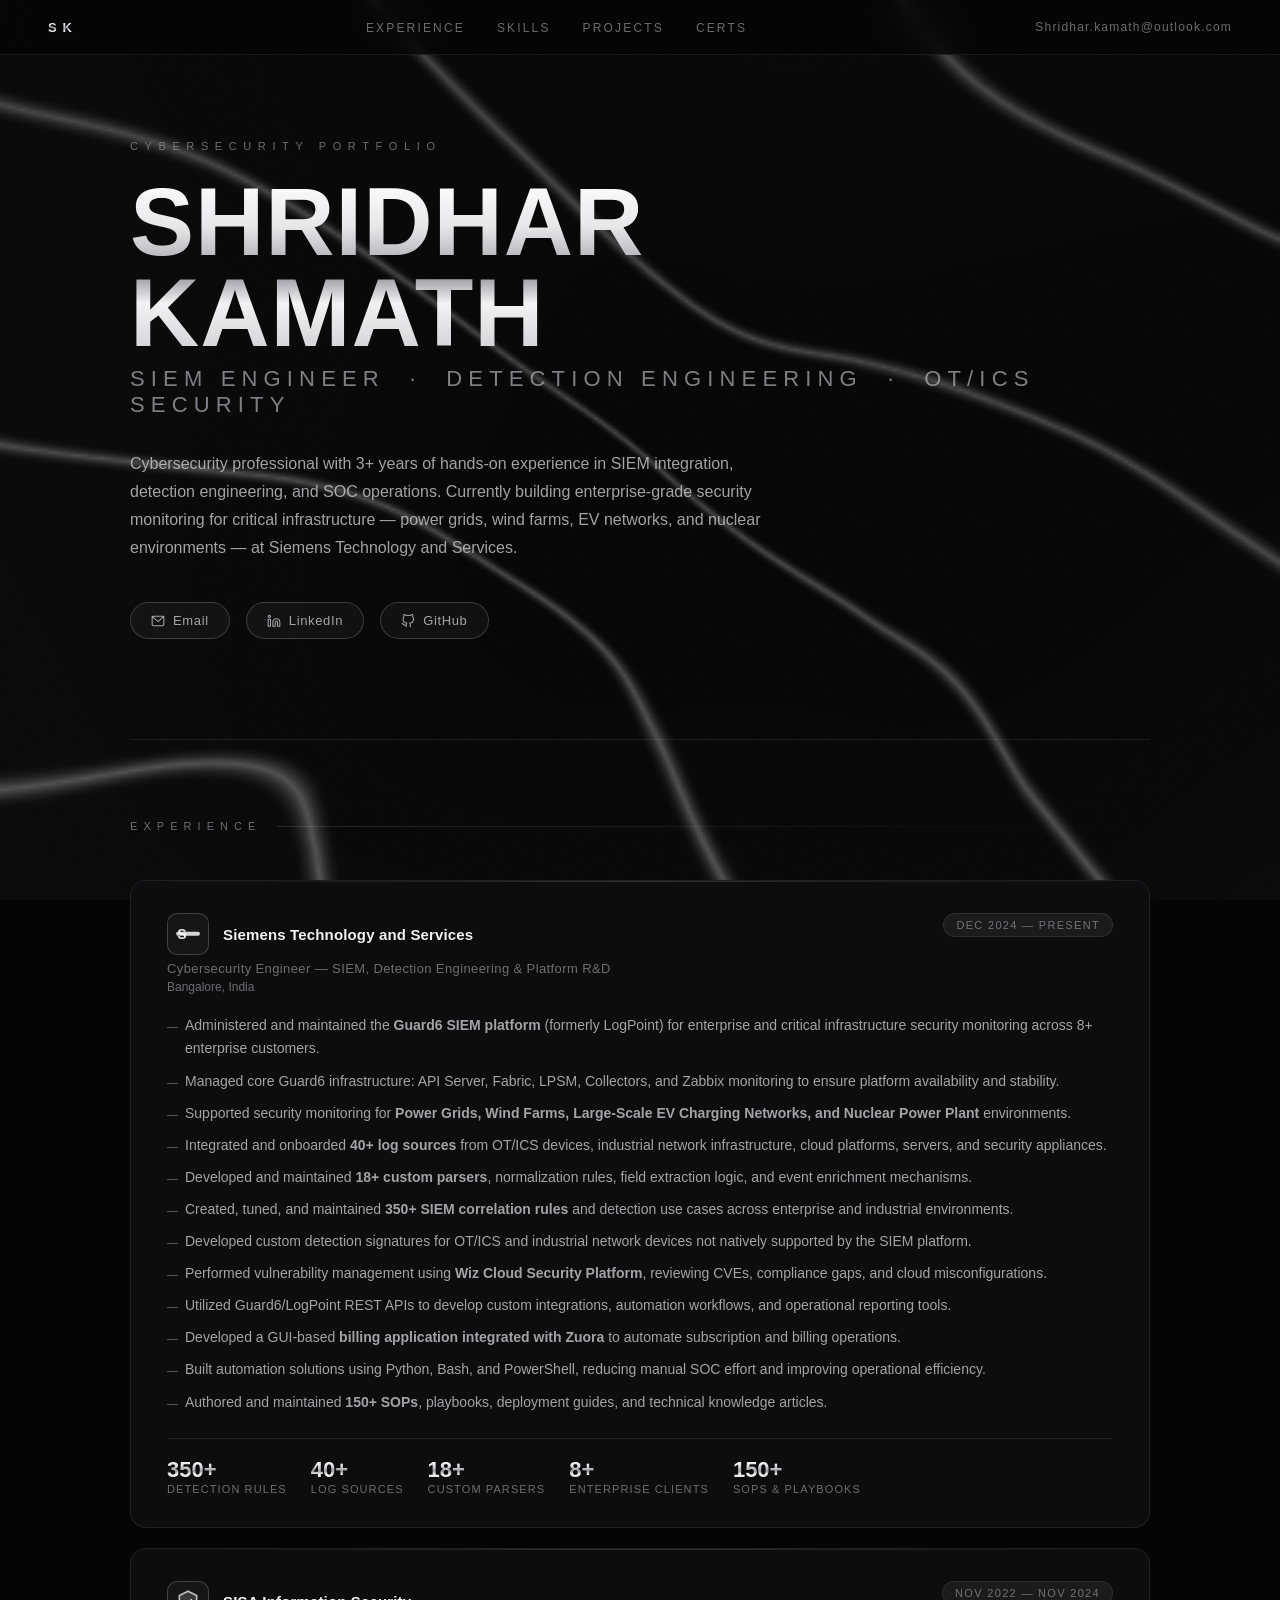
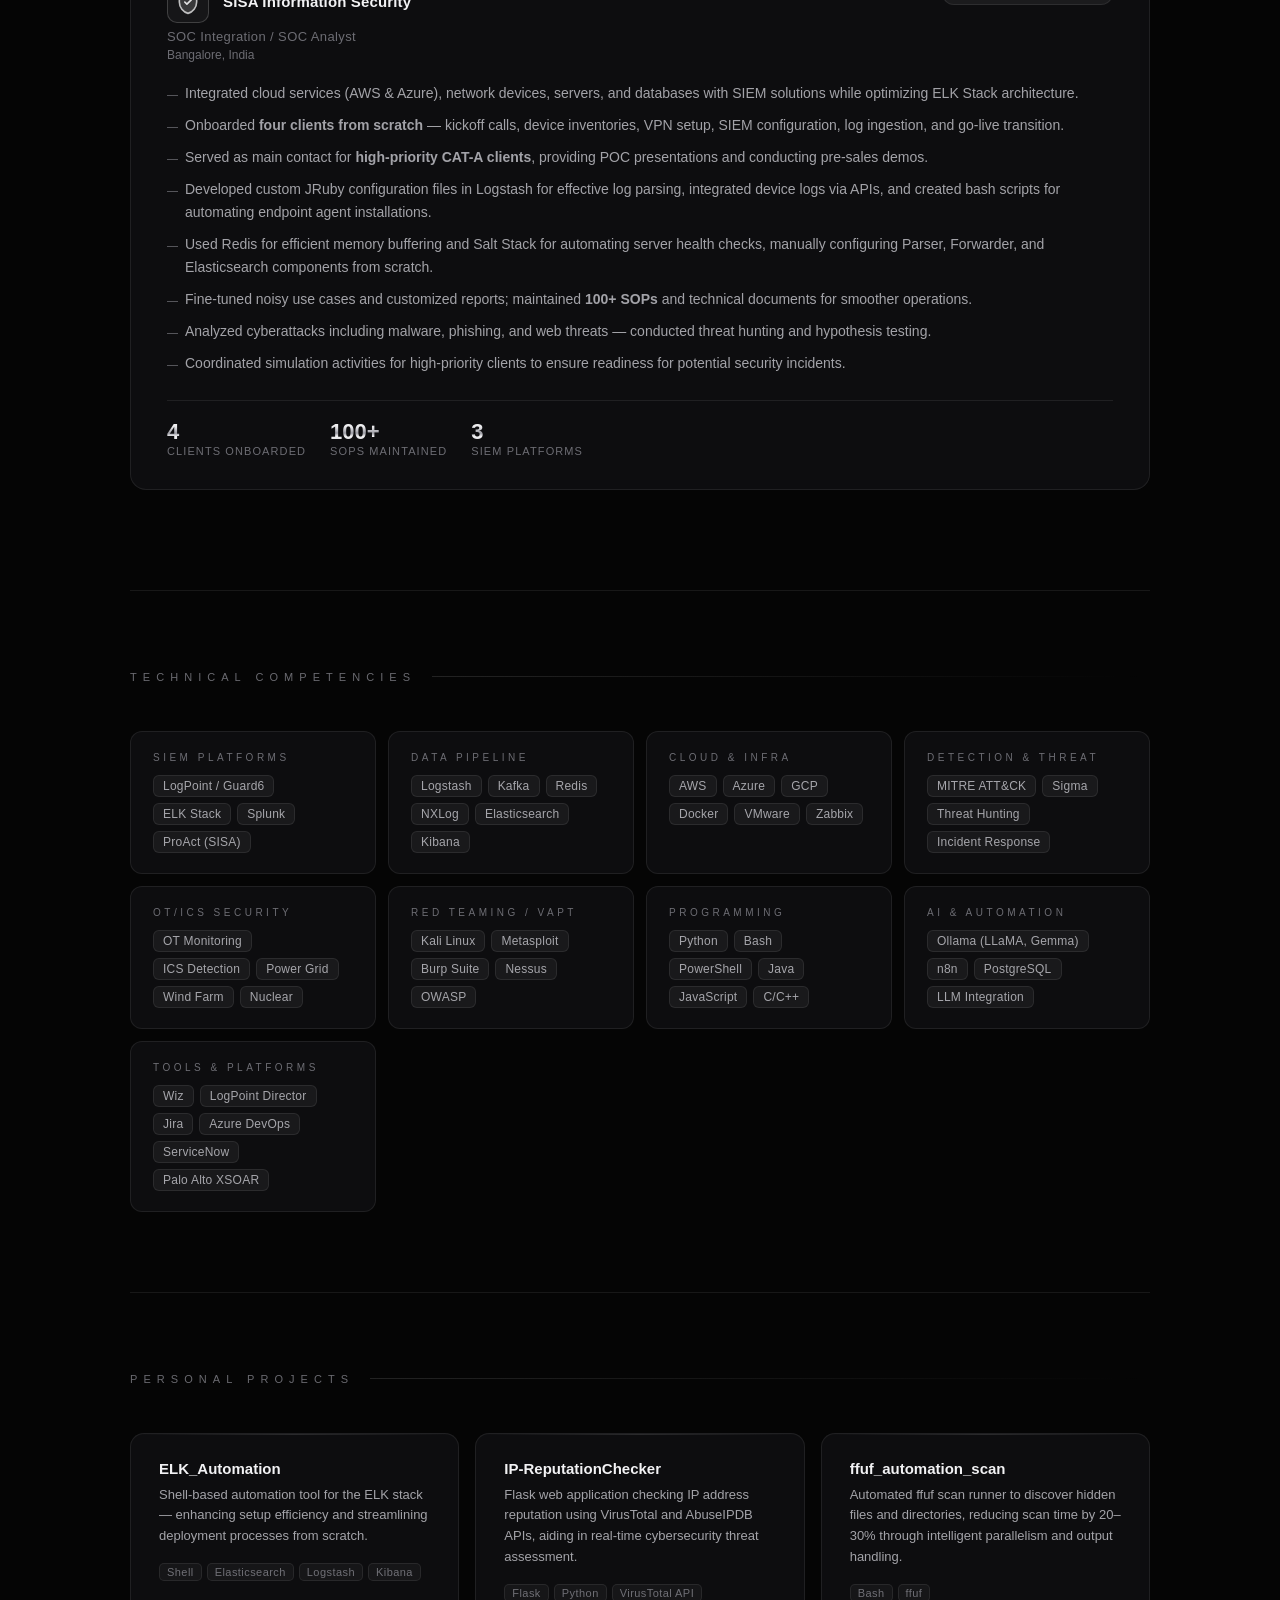
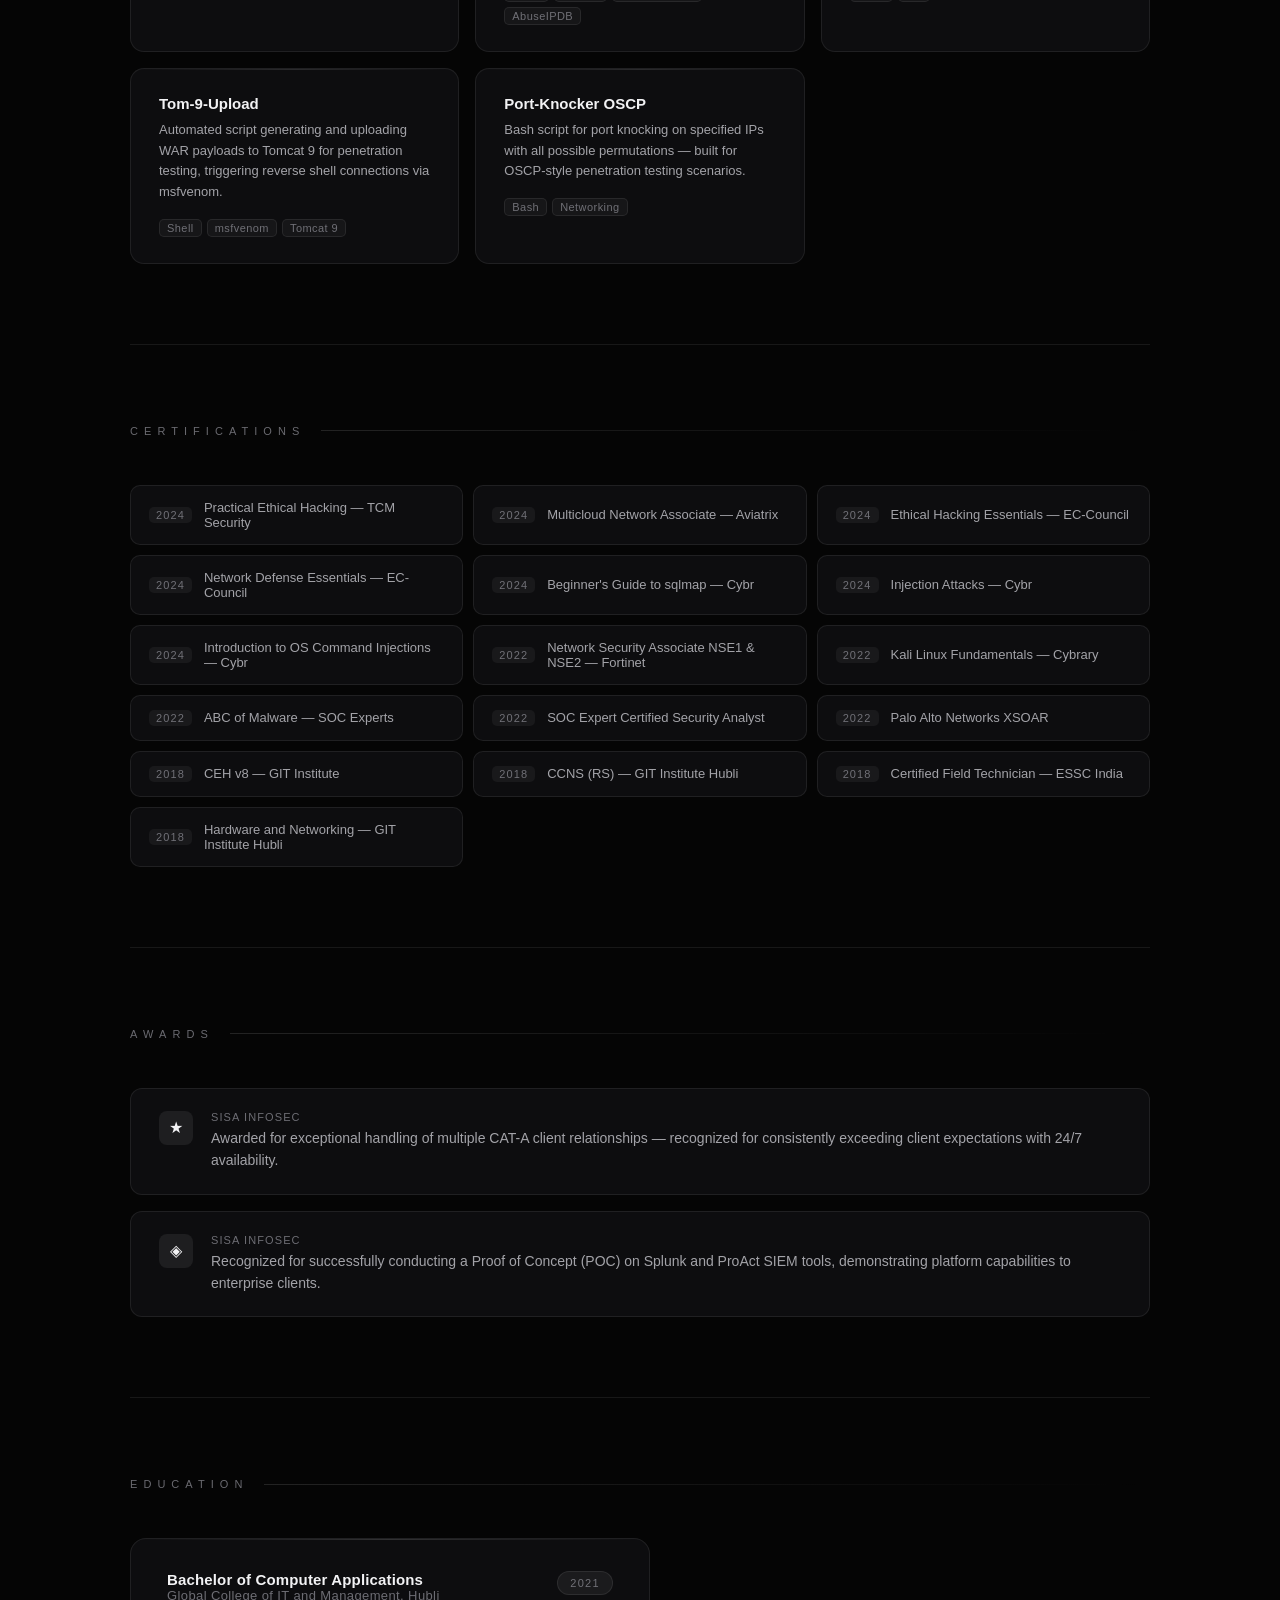
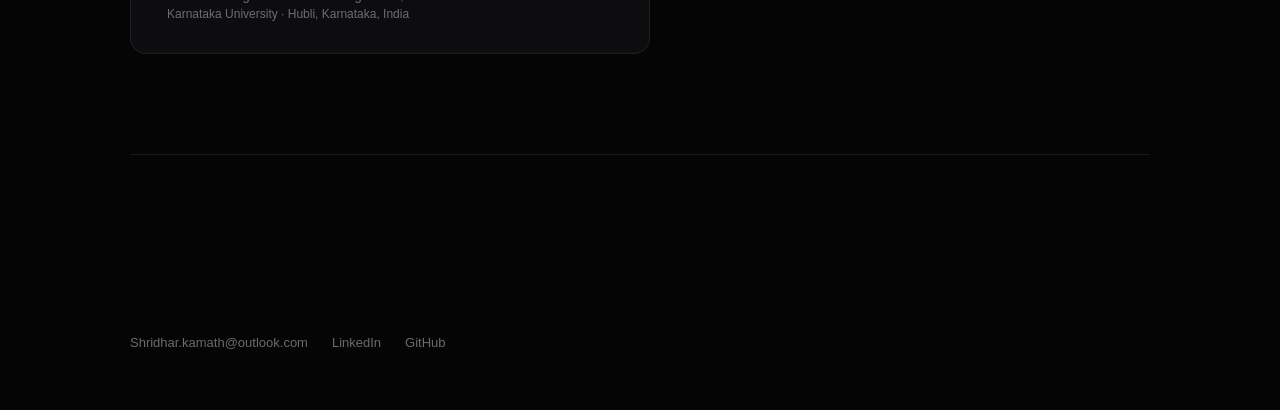
==== commit a107cf60: "Update portfolio.html" ====
--- a/portfolio.html
+++ b/portfolio.html
@@ -716,10 +716,6 @@
       <a class="pill-link" href="https://github.com/Squzu" target="_blank">
         <svg viewBox="0 0 24 24"><path d="M9 19c-5 1.5-5-2.5-7-3m14 6v-3.87a3.37 3.37 0 0 0-.94-2.61c3.14-.35 6.44-1.54 6.44-7A5.44 5.44 0 0 0 20 4.77 5.07 5.07 0 0 0 19.91 1S18.73.65 16 2.48a13.38 13.38 0 0 0-7 0C6.27.65 5.09 1 5.09 1A5.07 5.07 0 0 0 5 4.77a5.44 5.44 0 0 0-1.5 3.78c0 5.42 3.3 6.61 6.44 7A3.37 3.37 0 0 0 9 18.13V22"/></svg>
         GitHub
-      </a>
-      <a class="pill-link" href="tel:+917760247077">
-        <svg viewBox="0 0 24 24"><path d="M22 16.92v3a2 2 0 0 1-2.18 2 19.79 19.79 0 0 1-8.63-3.07A19.5 19.5 0 0 1 4.69 13a19.79 19.79 0 0 1-3.07-8.67A2 2 0 0 1 3.6 2h3a2 2 0 0 1 2 1.72c.127.96.361 1.903.7 2.81a2 2 0 0 1-.45 2.11L7.91 9.91a16 16 0 0 0 6.06 6.06l.91-.91a2 2 0 0 1 2.11-.45c.907.339 1.85.573 2.81.7A2 2 0 0 1 22 16.92z"/></svg>
-        +91 7760247077
       </a>
     </div>
   </div>
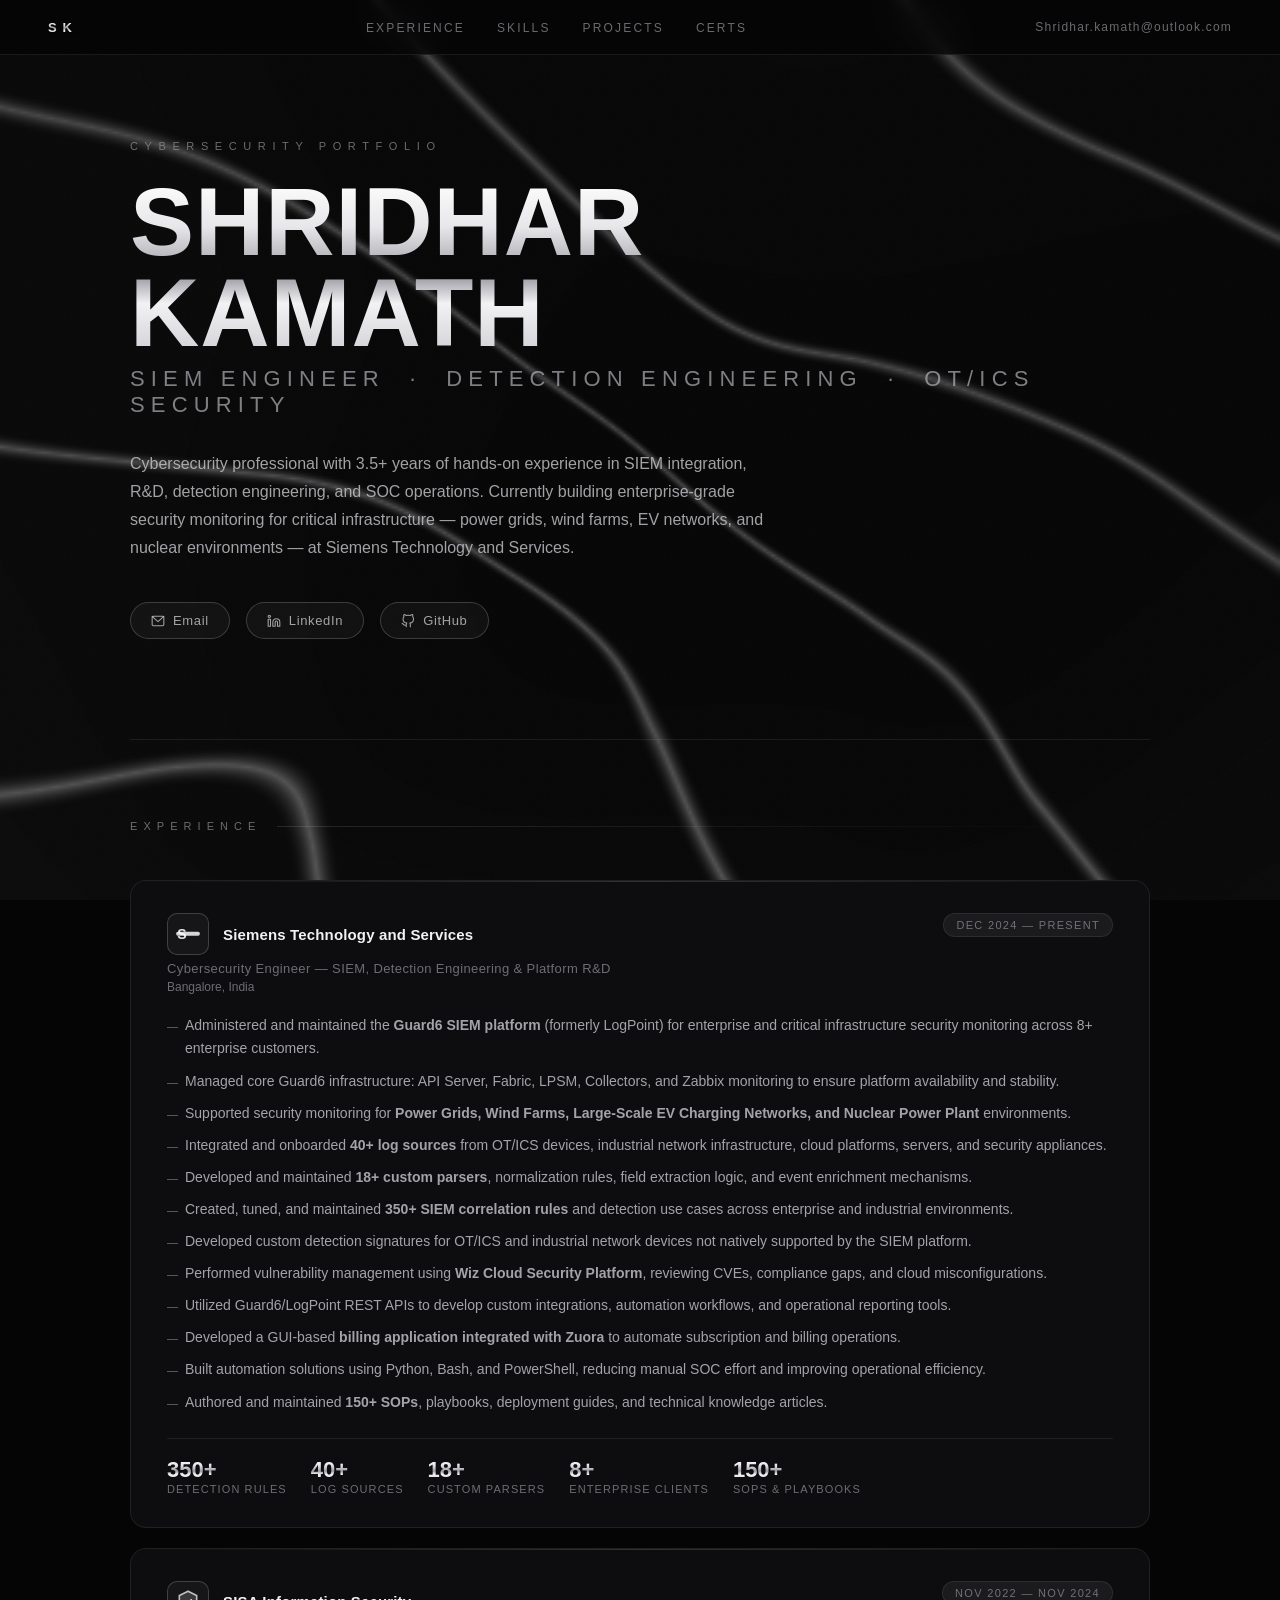
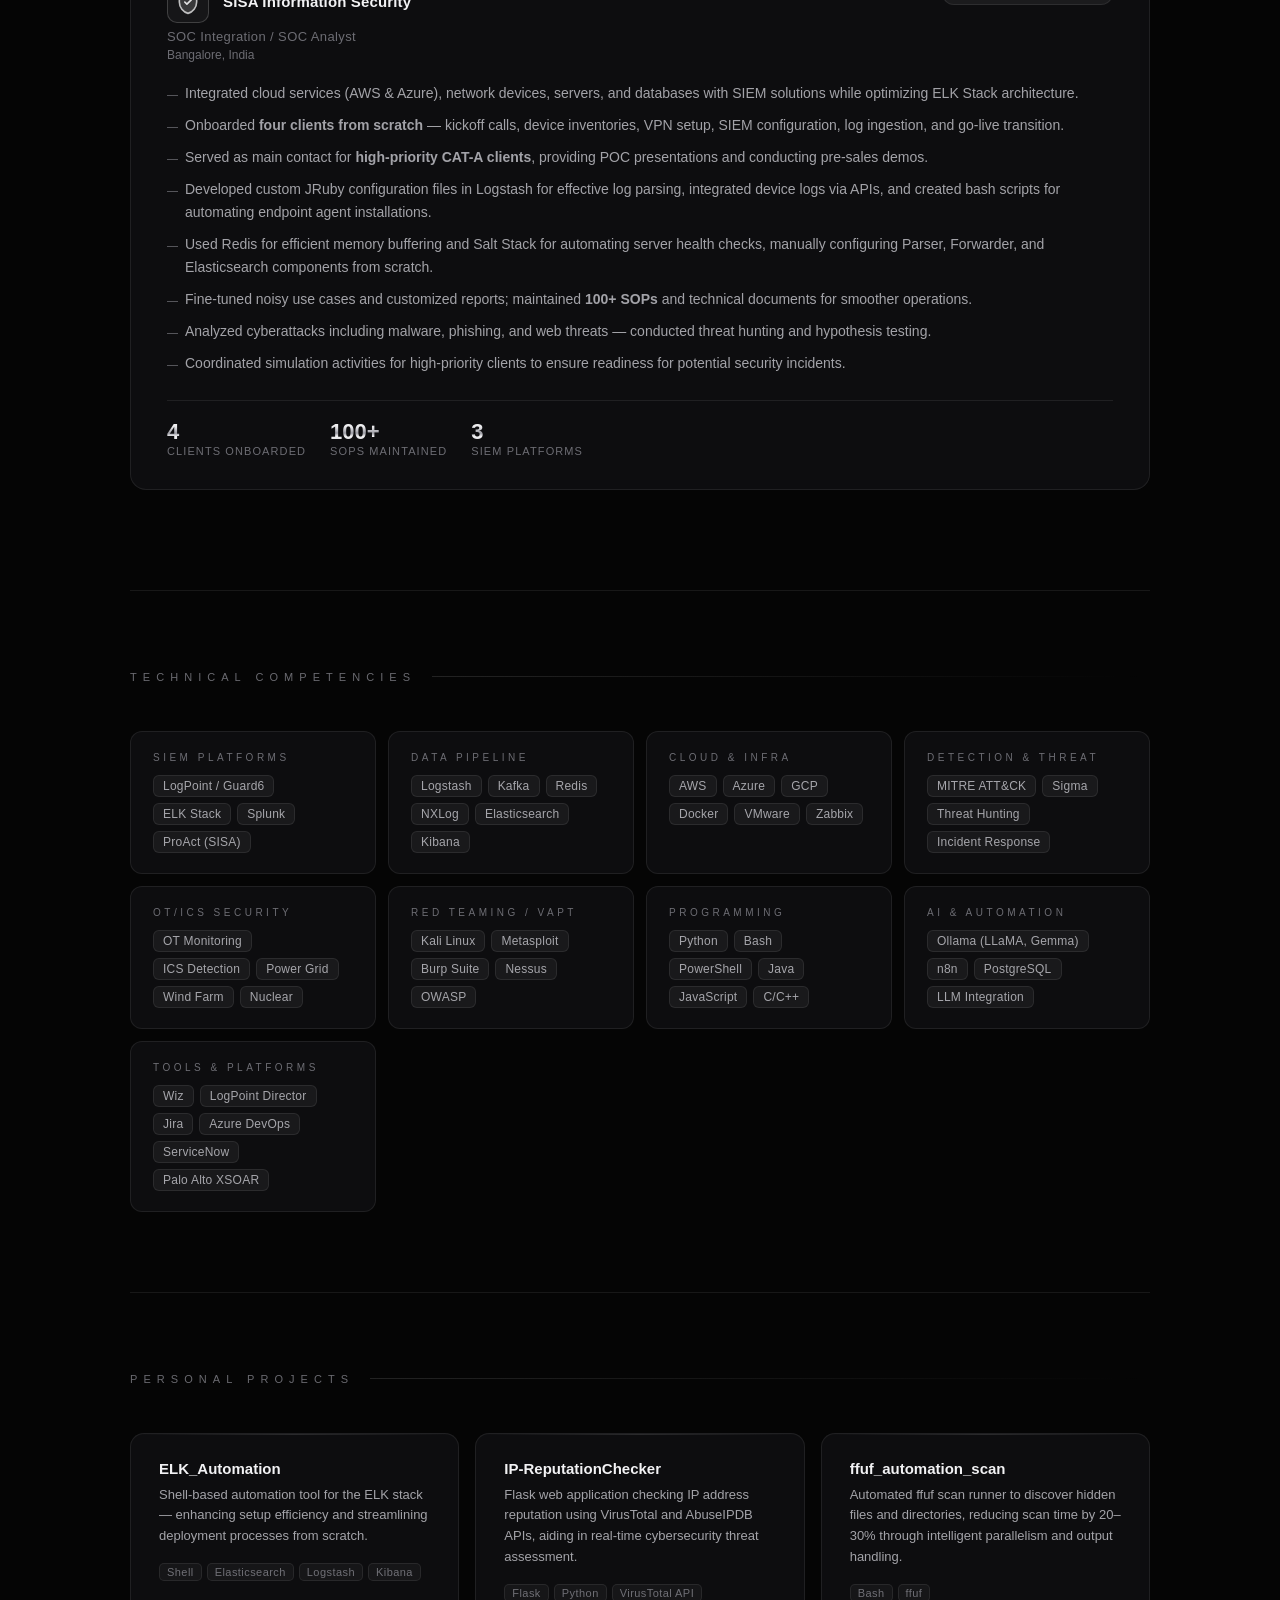
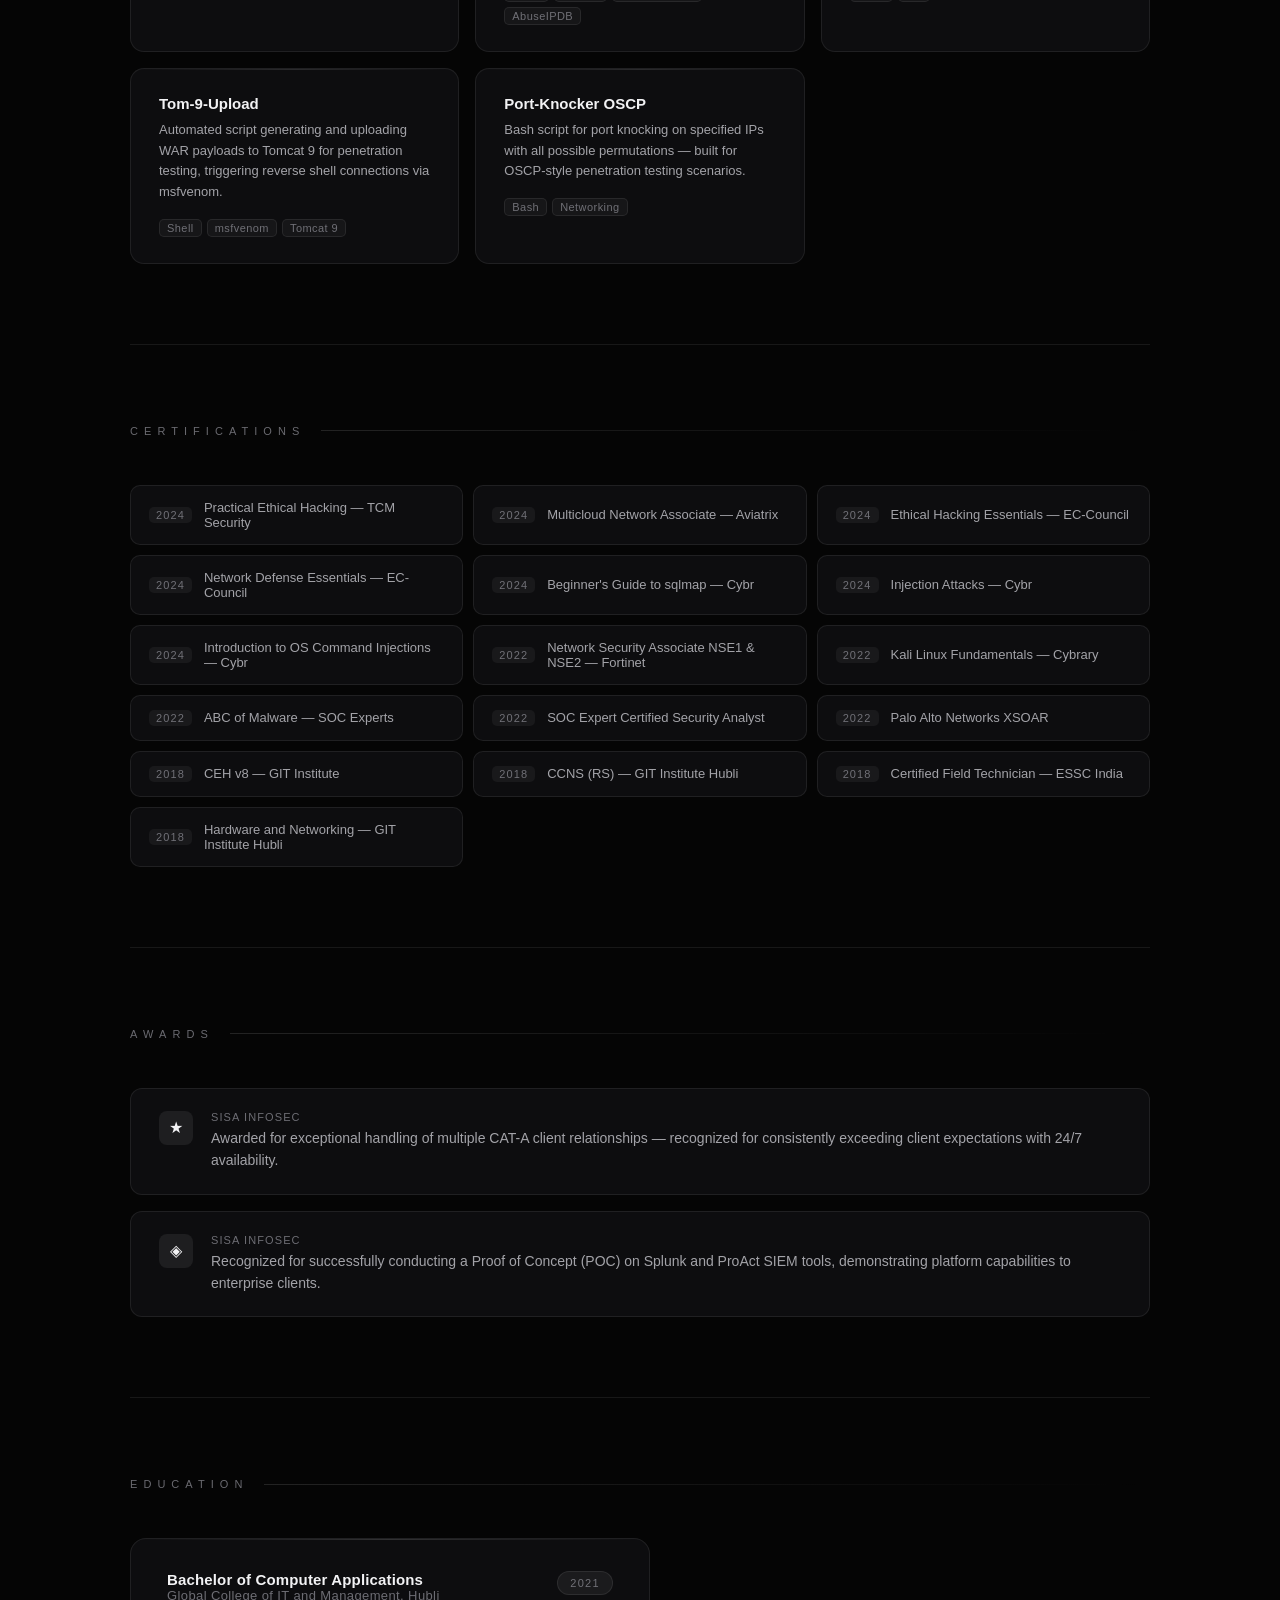
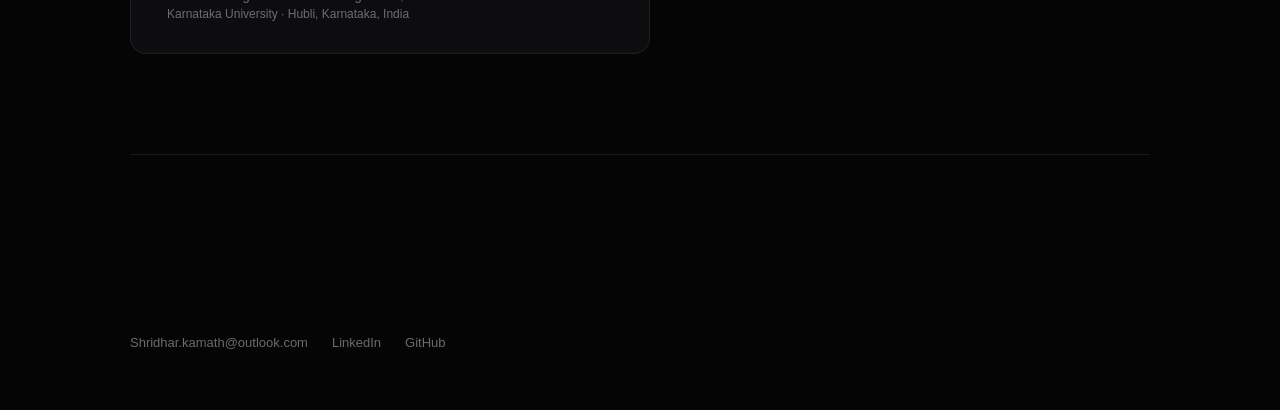
==== commit c4a0778f: "Update portfolio.html" ====
--- a/portfolio.html
+++ b/portfolio.html
@@ -700,7 +700,7 @@
     <h1 class="hero-name">Shridhar<br>Kamath</h1>
     <p class="hero-title">SIEM Engineer &nbsp;·&nbsp; Detection Engineering &nbsp;·&nbsp; OT/ICS Security</p>
     <p class="hero-summary">
-      Cybersecurity professional with 3+ years of hands-on experience in SIEM integration, detection engineering,
+      Cybersecurity professional with 3.5+ years of hands-on experience in SIEM integration, R&D, detection engineering,
       and SOC operations. Currently building enterprise-grade security monitoring for critical infrastructure
       — power grids, wind farms, EV networks, and nuclear environments — at Siemens Technology and Services.
     </p>
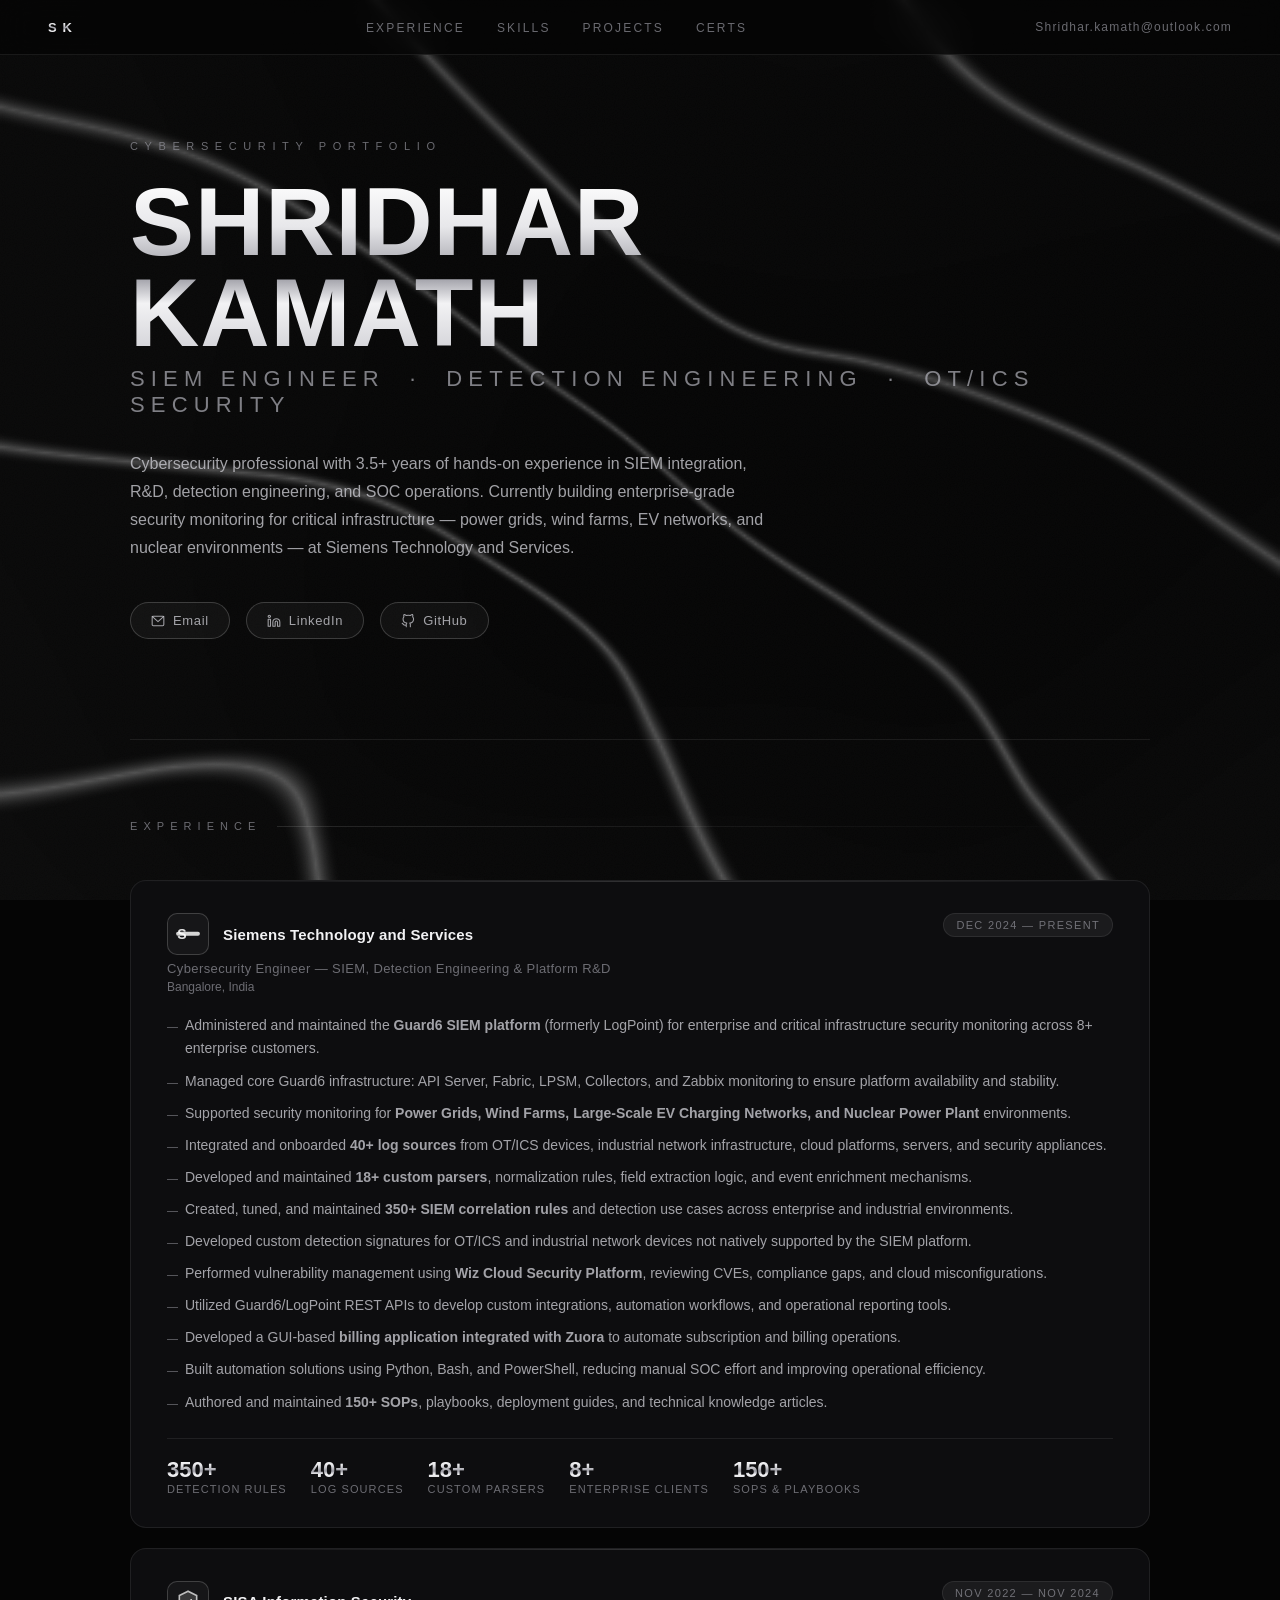
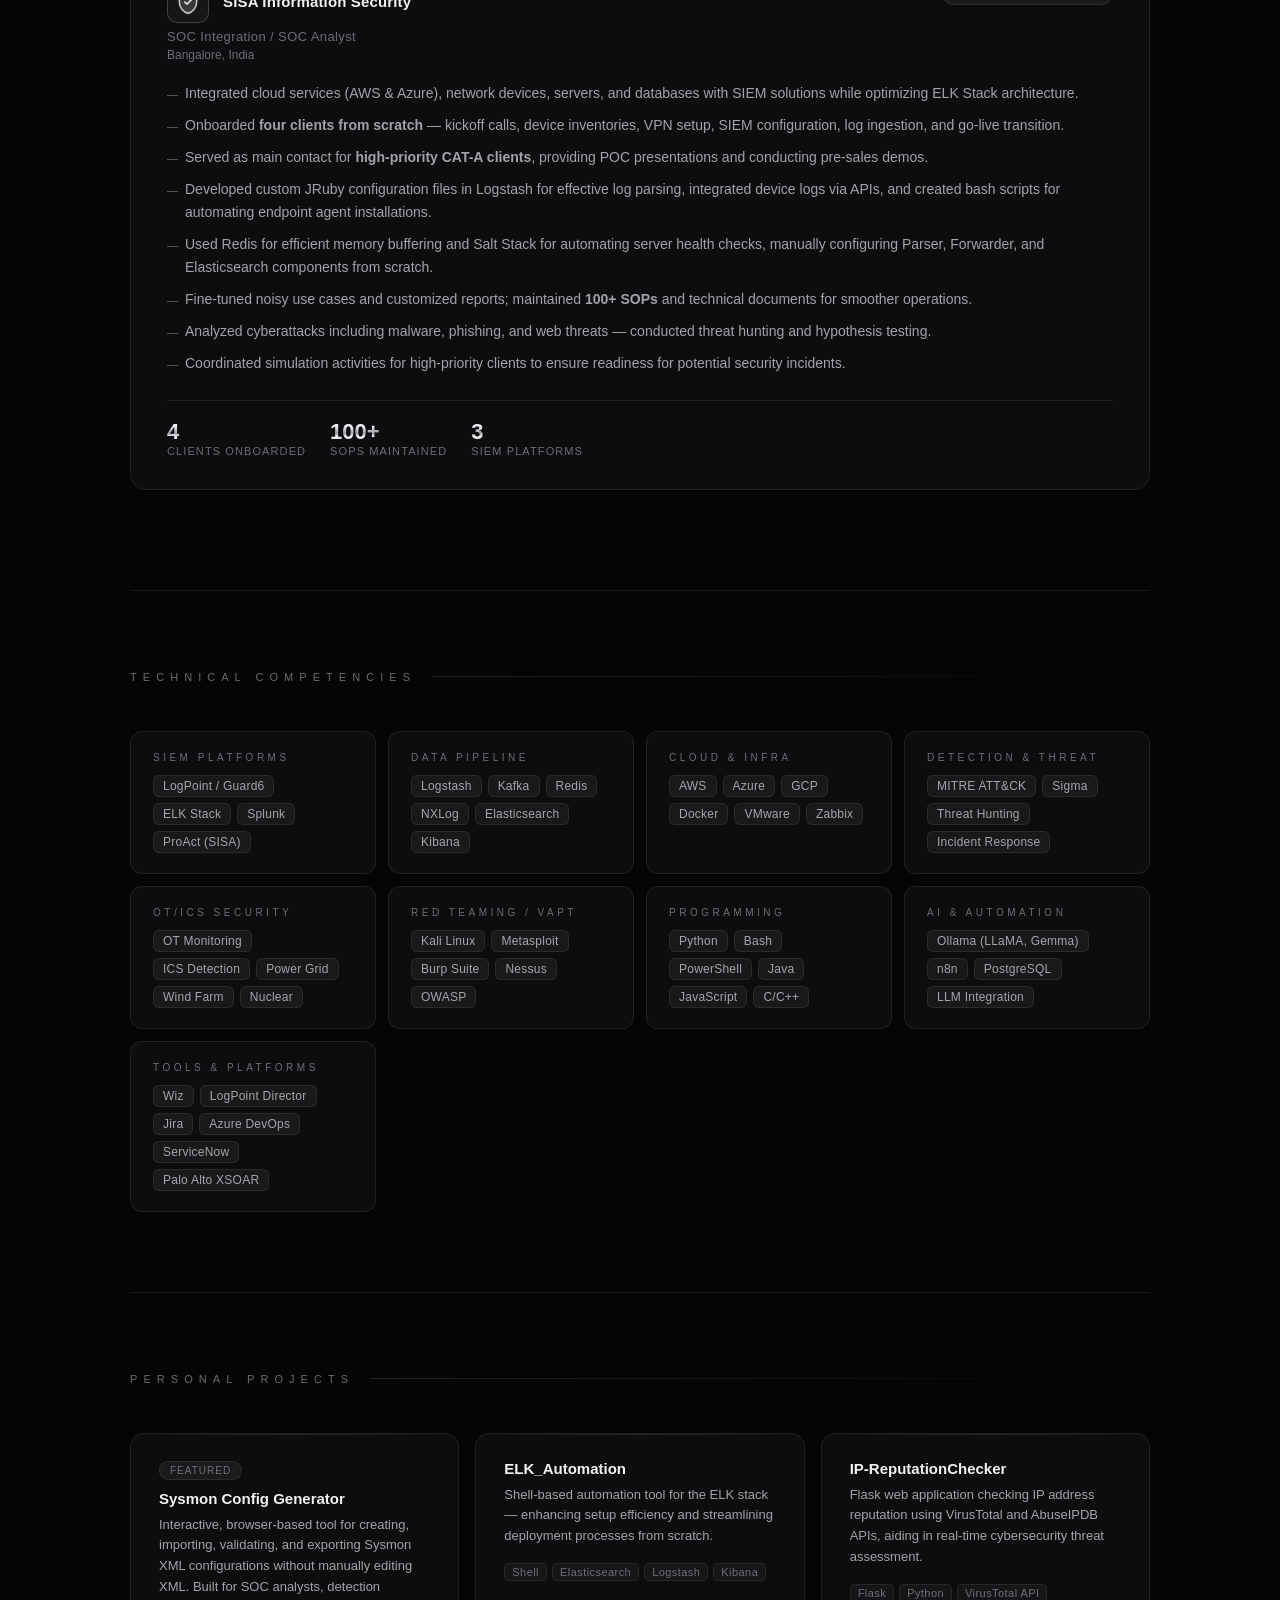
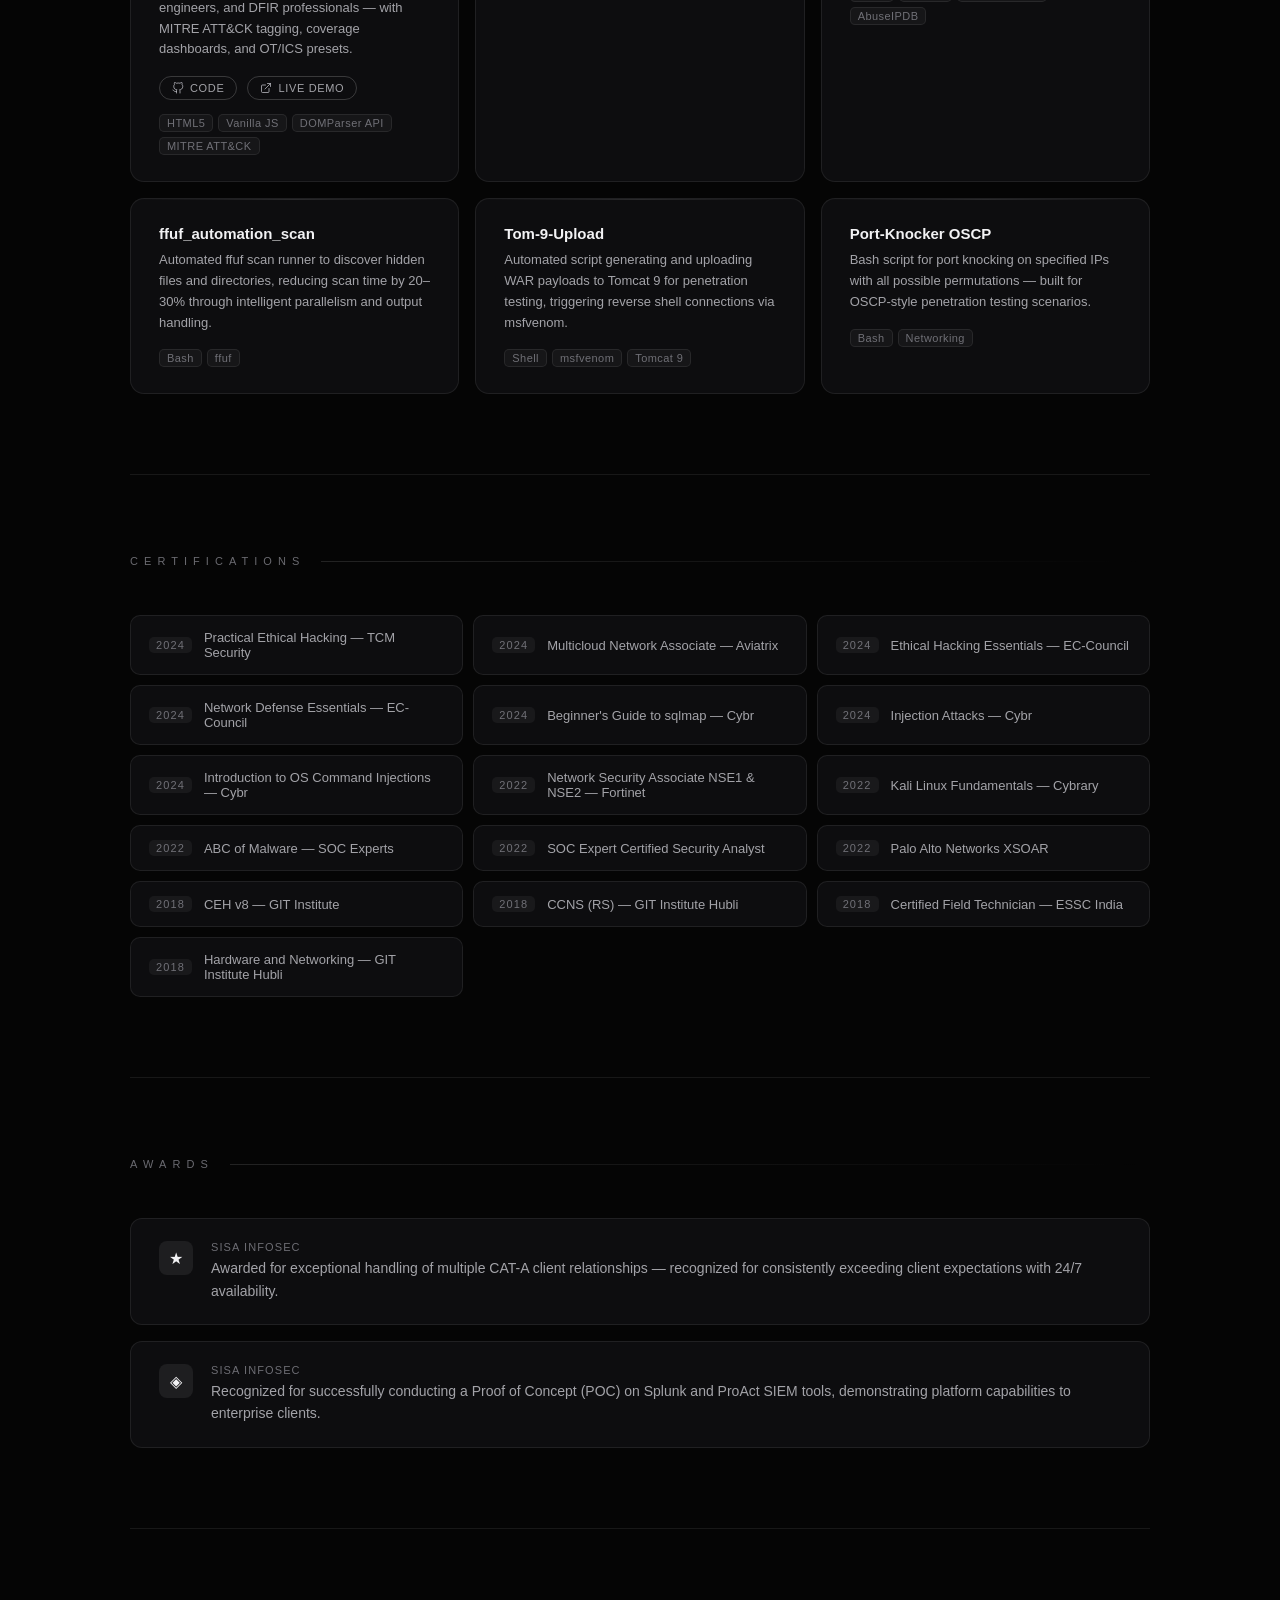
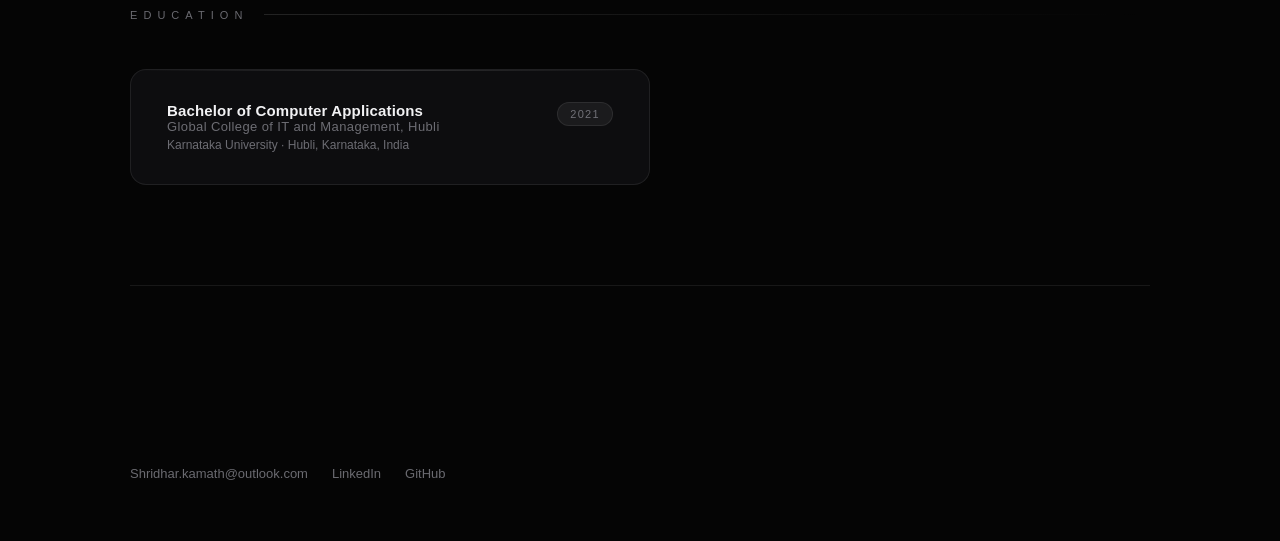
==== commit 12f0e2aa: "Update portfolio.html" ====
--- a/portfolio.html
+++ b/portfolio.html
@@ -502,6 +502,55 @@
     border-radius: 5px;
     padding: 2px 7px;
     letter-spacing: 0.04em;
+  }
+
+  .project-links {
+    display: flex;
+    gap: 10px;
+    margin-bottom: 14px;
+  }
+
+  .project-links a {
+    display: inline-flex;
+    align-items: center;
+    gap: 6px;
+    font-size: 11px;
+    letter-spacing: 0.06em;
+    text-transform: uppercase;
+    color: var(--text-secondary);
+    text-decoration: none;
+    border: 1px solid var(--border-bright);
+    border-radius: 100px;
+    padding: 5px 12px;
+    transition: border-color 0.2s, background 0.2s, color 0.2s;
+  }
+
+  .project-links a:hover {
+    border-color: rgba(255,255,255,0.45);
+    background: rgba(255,255,255,0.08);
+    color: var(--text-primary);
+  }
+
+  .project-links svg {
+    width: 12px; height: 12px;
+    stroke: currentColor;
+    fill: none;
+    stroke-width: 1.8;
+    stroke-linecap: round;
+    stroke-linejoin: round;
+  }
+
+  .project-badge {
+    display: inline-block;
+    font-size: 10px;
+    letter-spacing: 0.1em;
+    text-transform: uppercase;
+    color: var(--text-muted);
+    background: rgba(255,255,255,0.06);
+    border: 1px solid var(--border);
+    border-radius: 100px;
+    padding: 3px 10px;
+    margin-bottom: 10px;
   }
 
   /* ---- CERTIFICATIONS ---- */
@@ -935,6 +984,27 @@
   <section id="projects">
     <div class="section-label">Personal Projects</div>
     <div class="projects-grid">
+      <div class="project-card reveal">
+        <span class="project-badge">Featured</span>
+        <div class="project-name">Sysmon Config Generator</div>
+        <div class="project-desc">Interactive, browser-based tool for creating, importing, validating, and exporting Sysmon XML configurations without manually editing XML. Built for SOC analysts, detection engineers, and DFIR professionals — with MITRE ATT&amp;CK tagging, coverage dashboards, and OT/ICS presets.</div>
+        <div class="project-links">
+          <a href="https://github.com/Squzu/sysmon-config-generator" target="_blank">
+            <svg viewBox="0 0 24 24"><path d="M9 19c-5 1.5-5-2.5-7-3m14 6v-3.87a3.37 3.37 0 0 0-.94-2.61c3.14-.35 6.44-1.54 6.44-7A5.44 5.44 0 0 0 20 4.77 5.07 5.07 0 0 0 19.91 1S18.73.65 16 2.48a13.38 13.38 0 0 0-7 0C6.27.65 5.09 1 5.09 1A5.07 5.07 0 0 0 5 4.77a5.44 5.44 0 0 0-1.5 3.78c0 5.42 3.3 6.61 6.44 7A3.37 3.37 0 0 0 9 18.13V22"/></svg>
+            Code
+          </a>
+          <a href="https://squzu.qzz.io/sysmon-config-generator#deploySection" target="_blank">
+            <svg viewBox="0 0 24 24"><path d="M18 13v6a2 2 0 0 1-2 2H5a2 2 0 0 1-2-2V8a2 2 0 0 1 2-2h6"/><polyline points="15,3 21,3 21,9"/><line x1="10" y1="14" x2="21" y2="3"/></svg>
+            Live Demo
+          </a>
+        </div>
+        <div class="project-tech">
+          <span class="tech-tag">HTML5</span>
+          <span class="tech-tag">Vanilla JS</span>
+          <span class="tech-tag">DOMParser API</span>
+          <span class="tech-tag">MITRE ATT&amp;CK</span>
+        </div>
+      </div>
       <div class="project-card reveal">
         <div class="project-name">ELK_Automation</div>
         <div class="project-desc">Shell-based automation tool for the ELK stack — enhancing setup efficiency and streamlining deployment processes from scratch.</div>
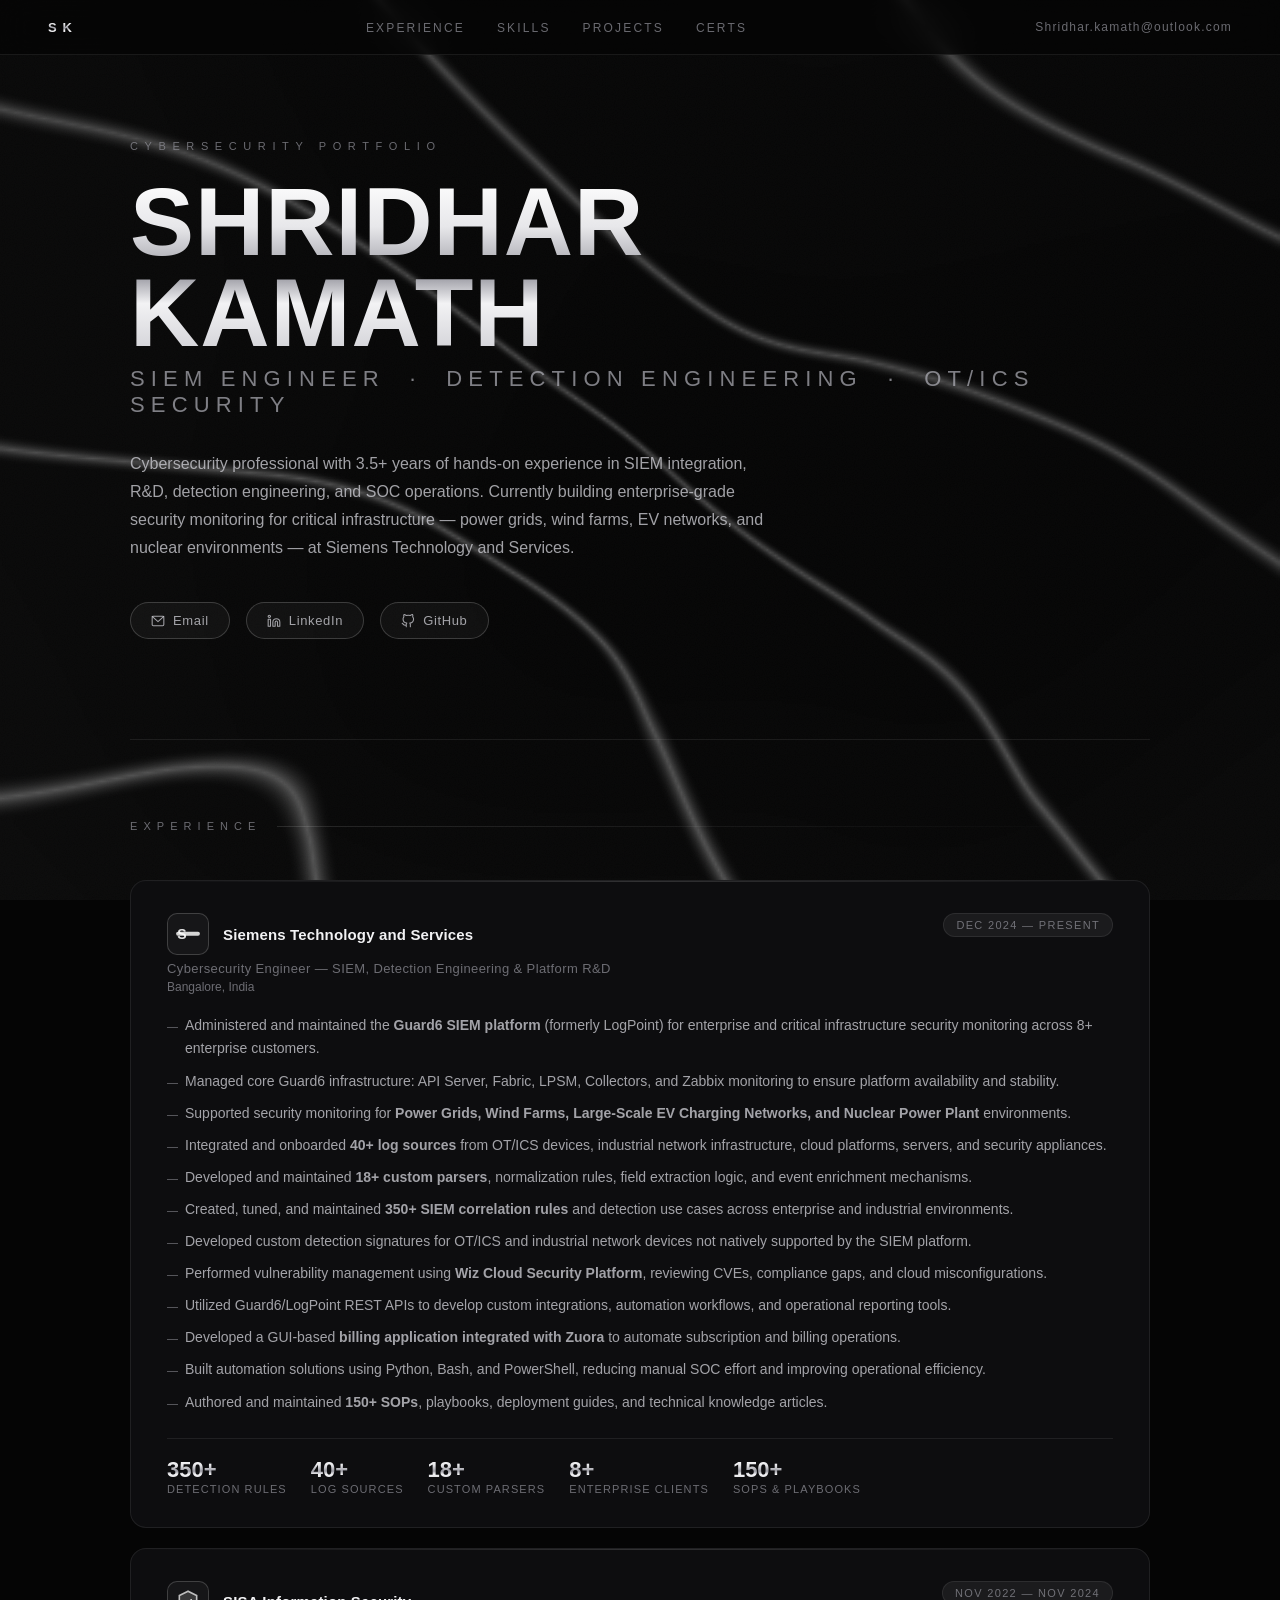
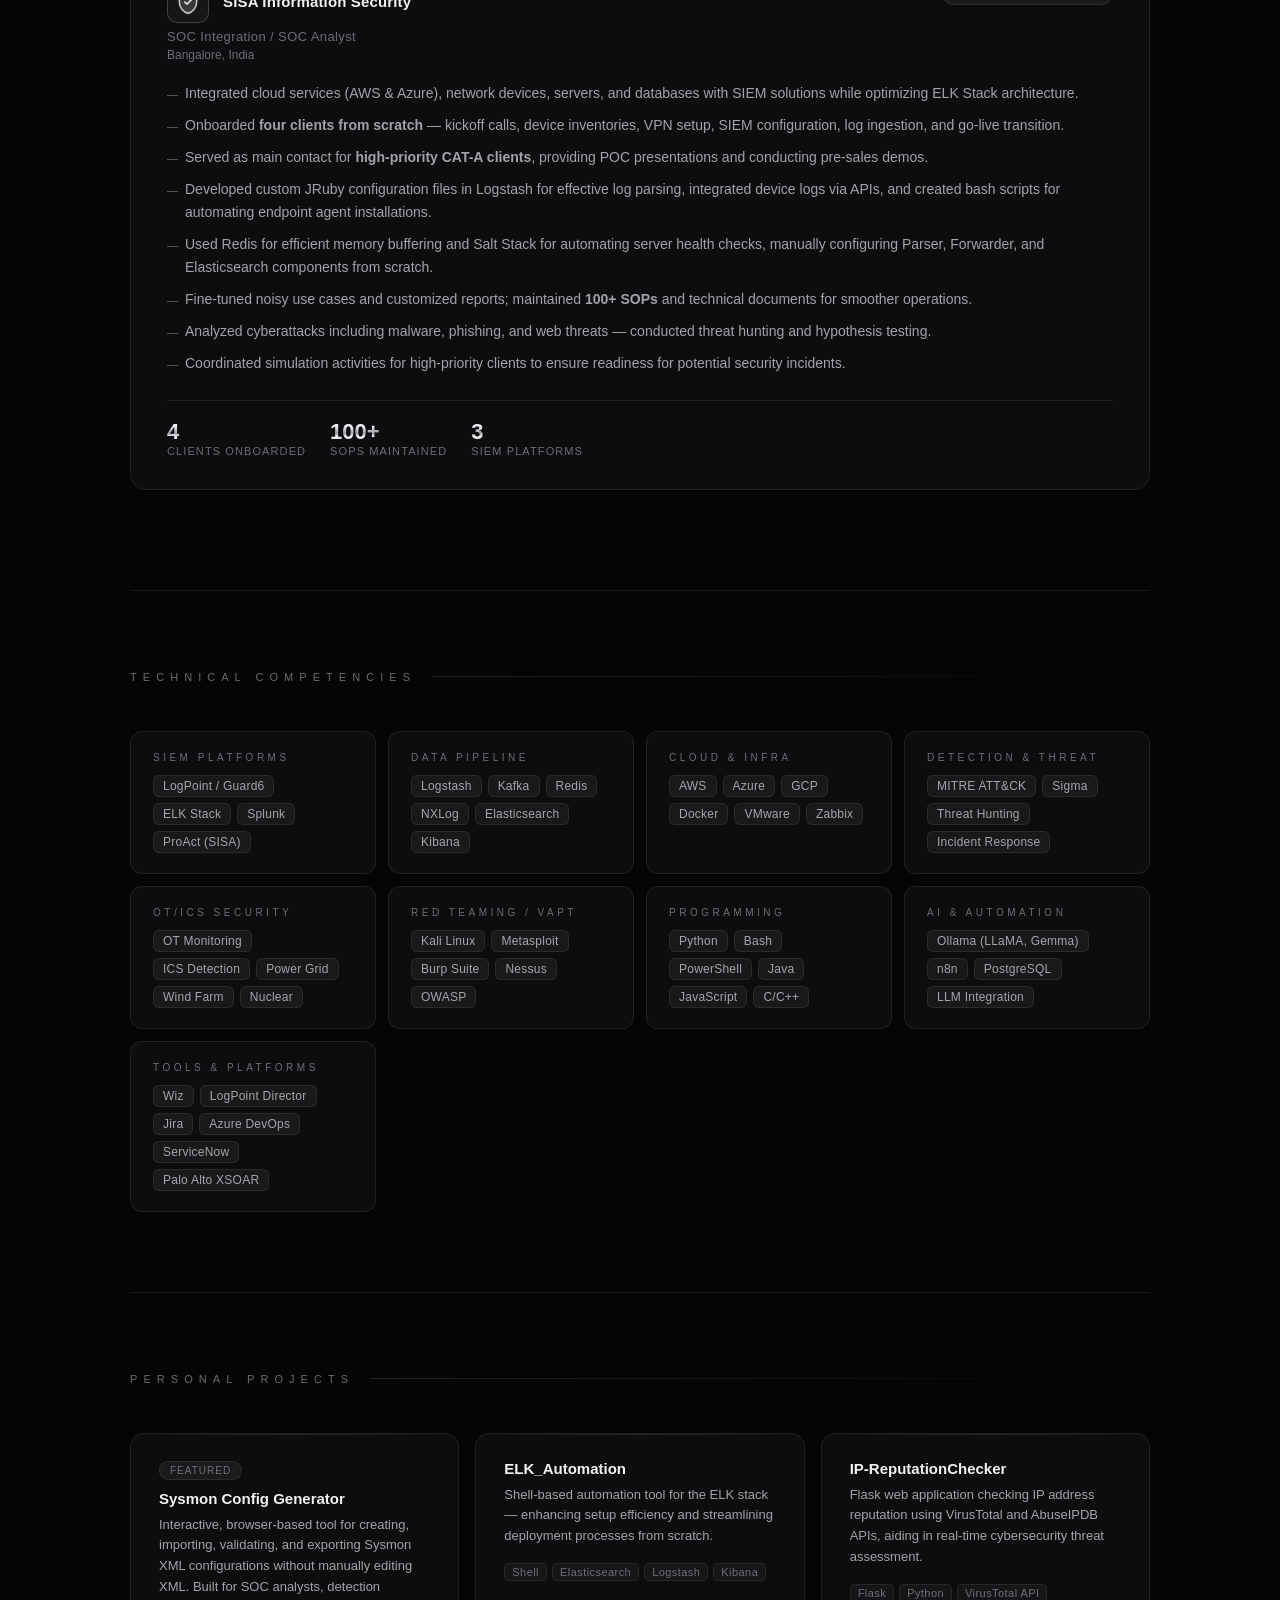
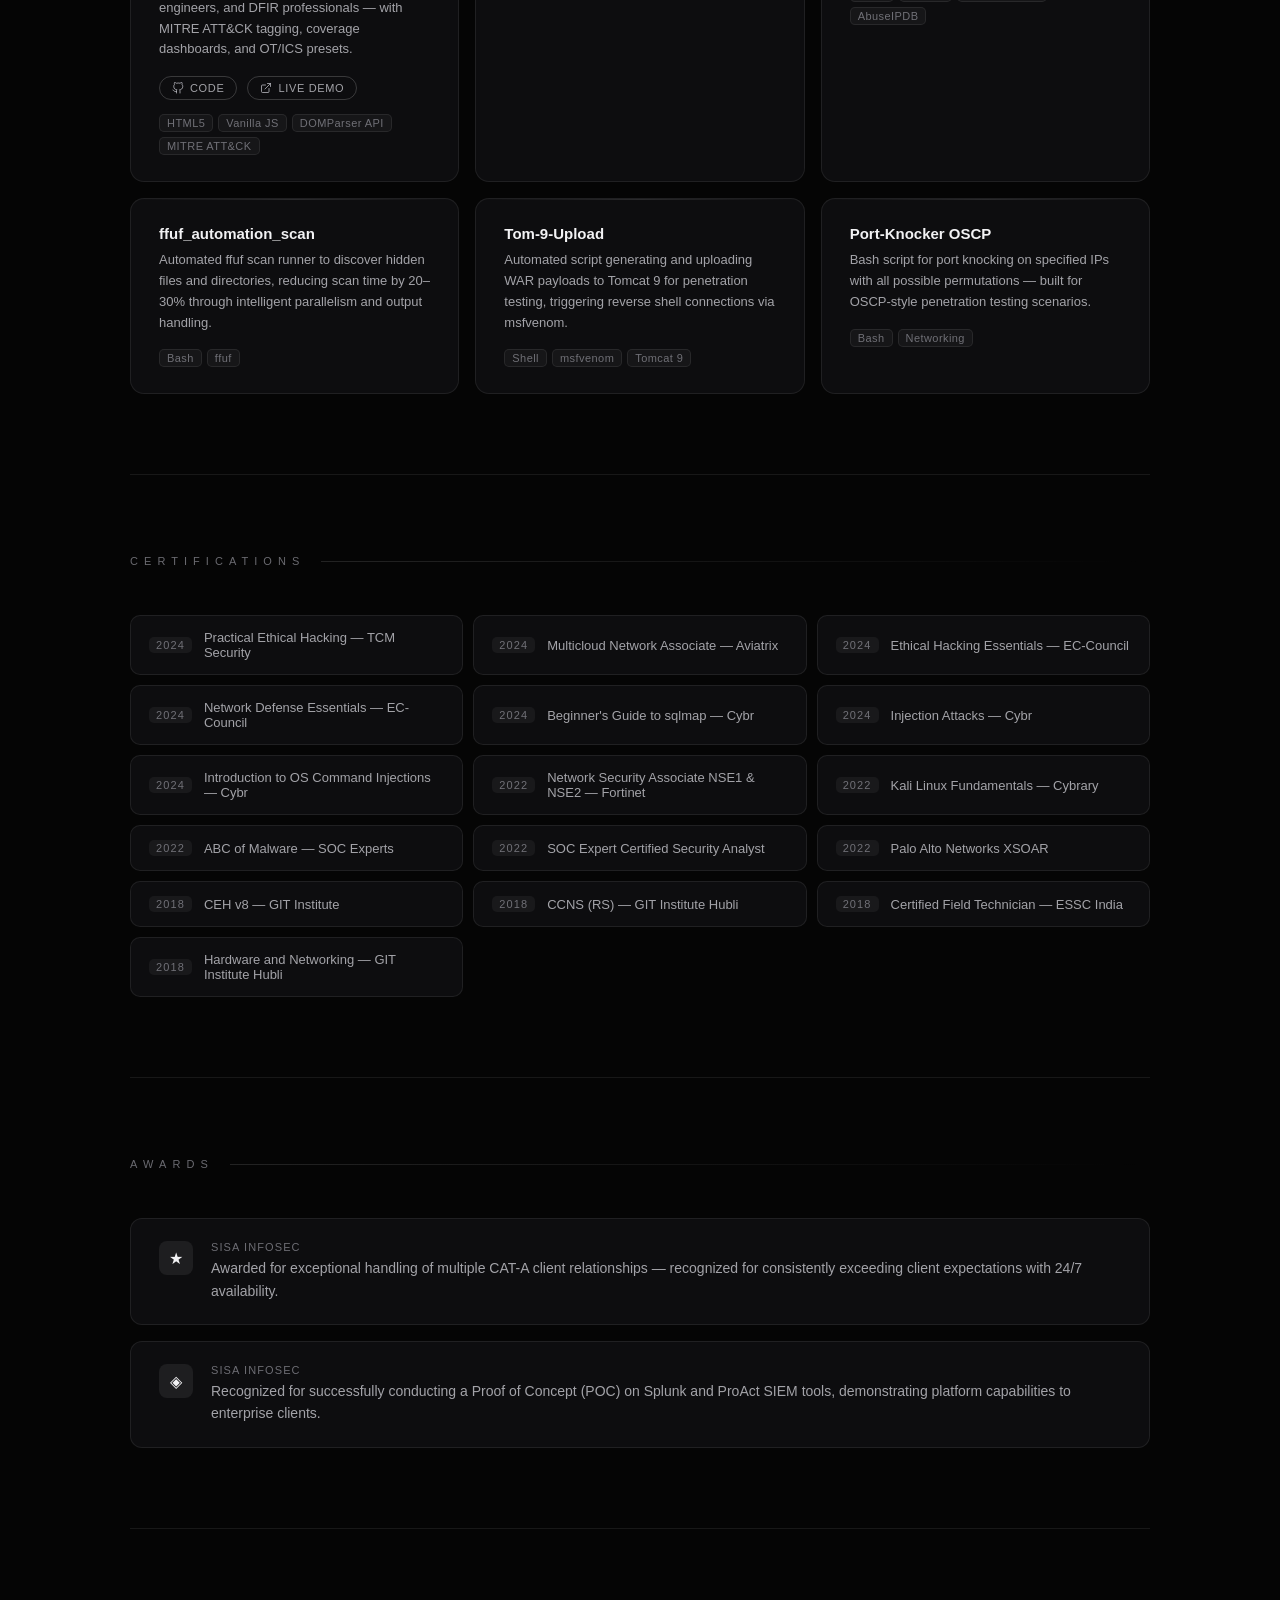
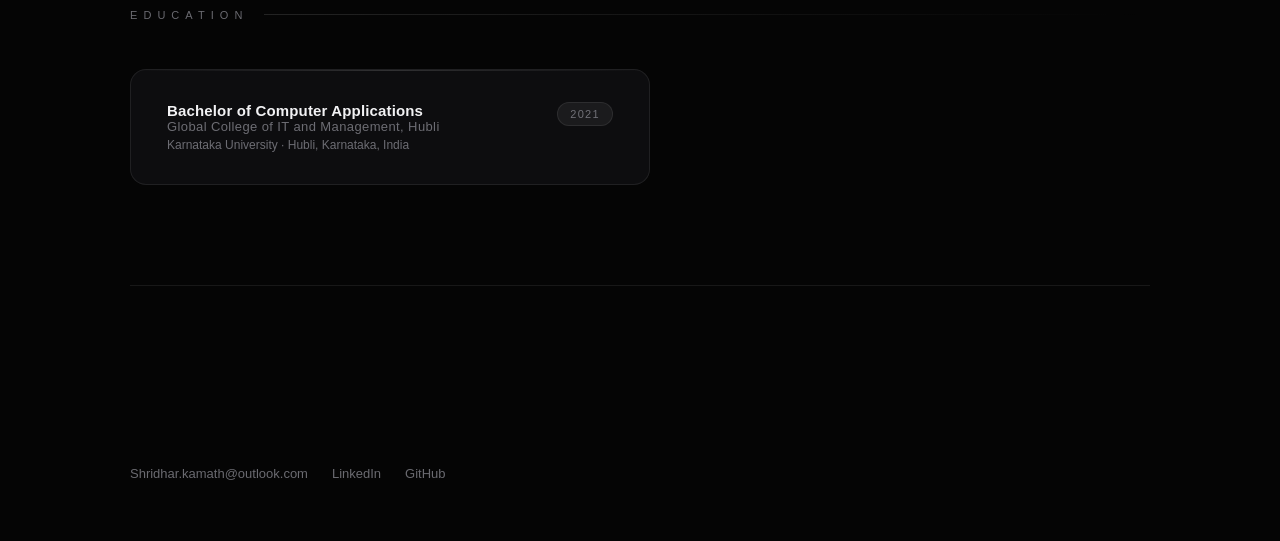
==== commit 2704d9b7: "Update portfolio.html" ====
--- a/portfolio.html
+++ b/portfolio.html
@@ -993,7 +993,7 @@
             <svg viewBox="0 0 24 24"><path d="M9 19c-5 1.5-5-2.5-7-3m14 6v-3.87a3.37 3.37 0 0 0-.94-2.61c3.14-.35 6.44-1.54 6.44-7A5.44 5.44 0 0 0 20 4.77 5.07 5.07 0 0 0 19.91 1S18.73.65 16 2.48a13.38 13.38 0 0 0-7 0C6.27.65 5.09 1 5.09 1A5.07 5.07 0 0 0 5 4.77a5.44 5.44 0 0 0-1.5 3.78c0 5.42 3.3 6.61 6.44 7A3.37 3.37 0 0 0 9 18.13V22"/></svg>
             Code
           </a>
-          <a href="https://squzu.qzz.io/sysmon-config-generator#deploySection" target="_blank">
+          <a href="https://squzu.qzz.io/sysmon-config-generator" target="_blank">
             <svg viewBox="0 0 24 24"><path d="M18 13v6a2 2 0 0 1-2 2H5a2 2 0 0 1-2-2V8a2 2 0 0 1 2-2h6"/><polyline points="15,3 21,3 21,9"/><line x1="10" y1="14" x2="21" y2="3"/></svg>
             Live Demo
           </a>
